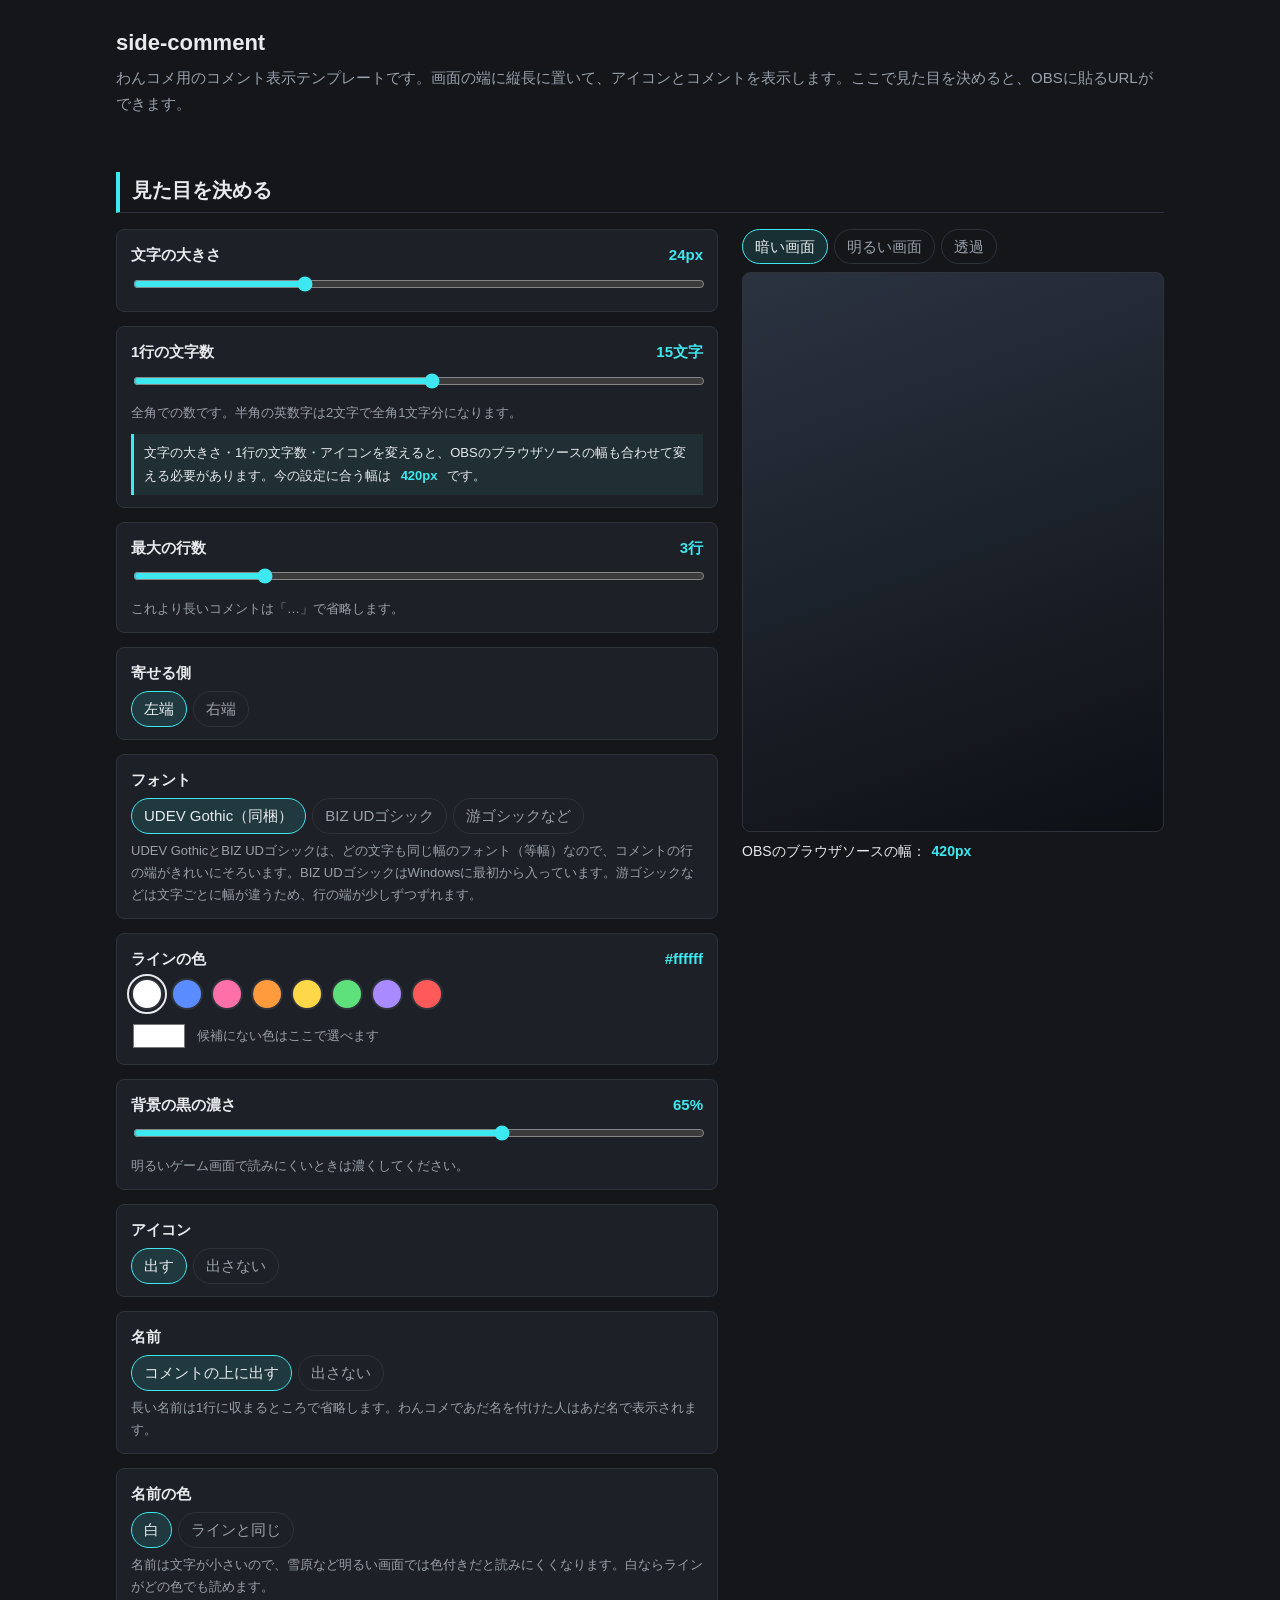
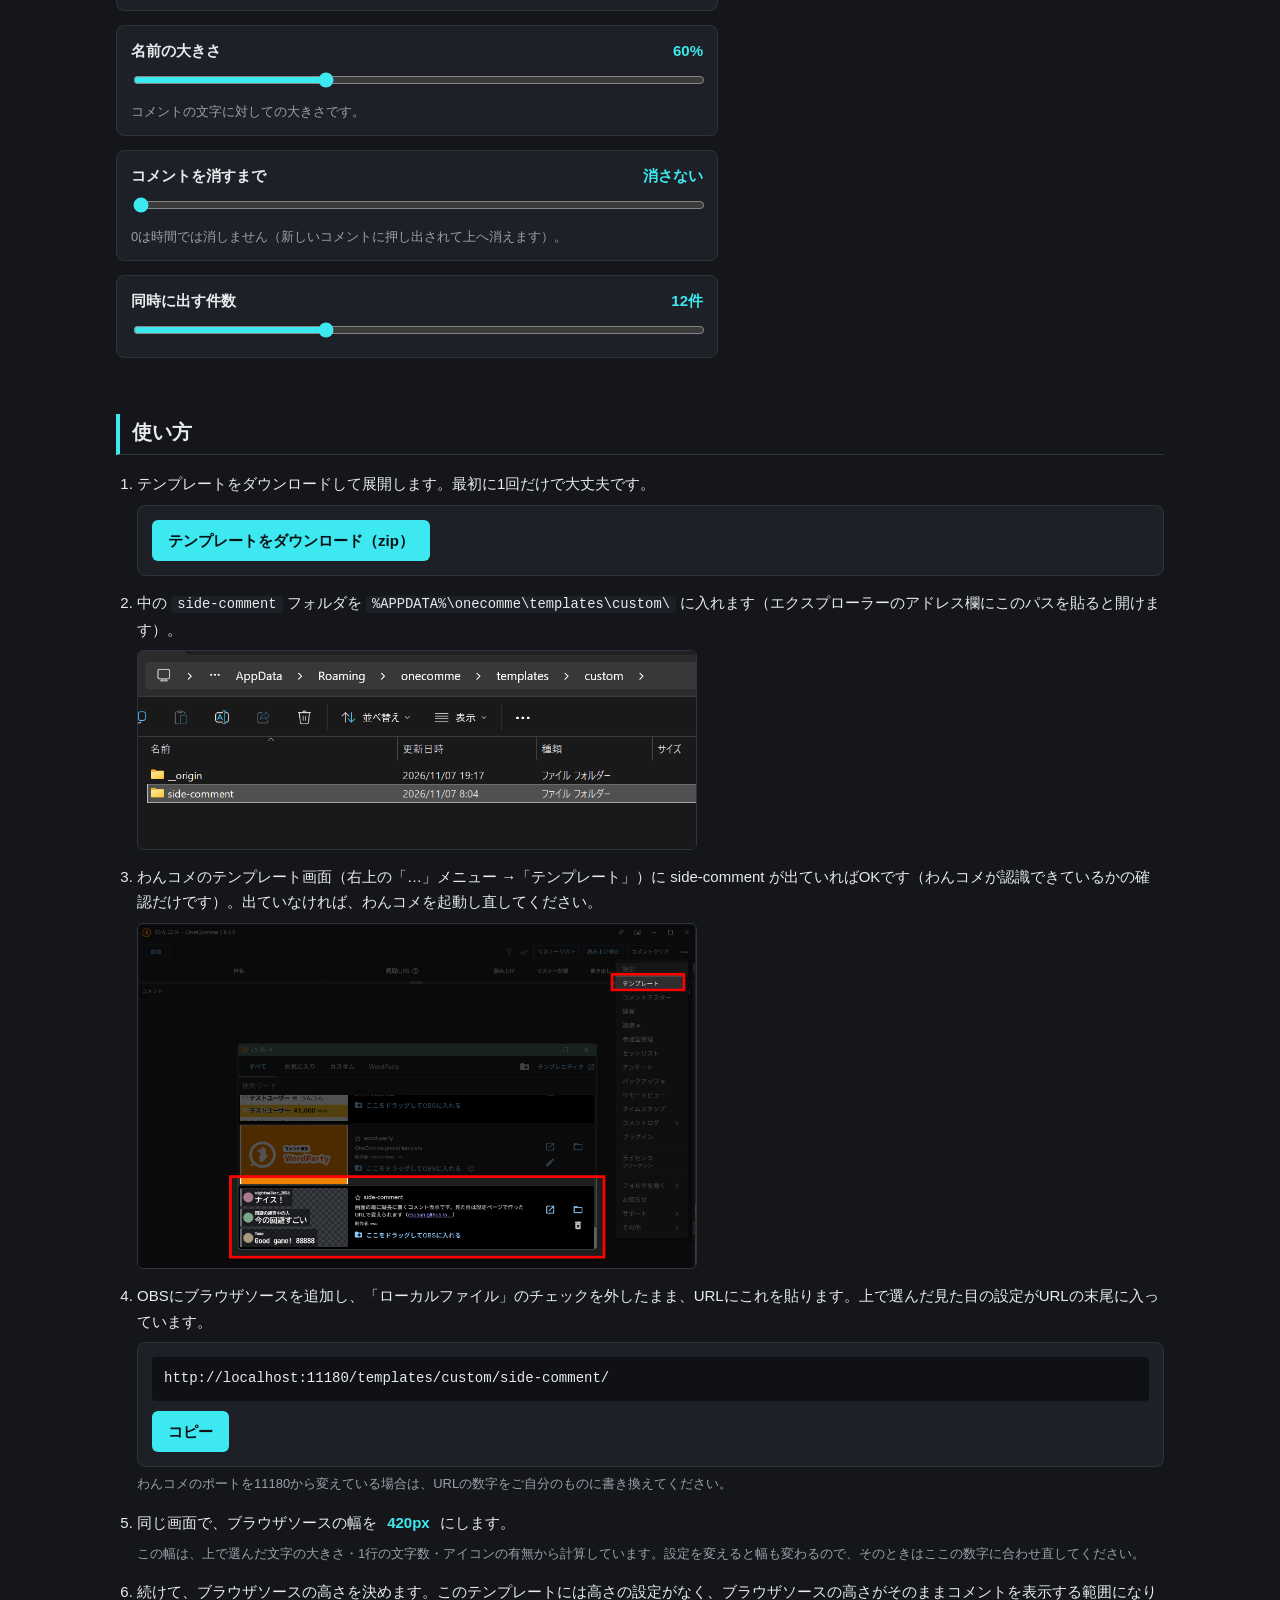
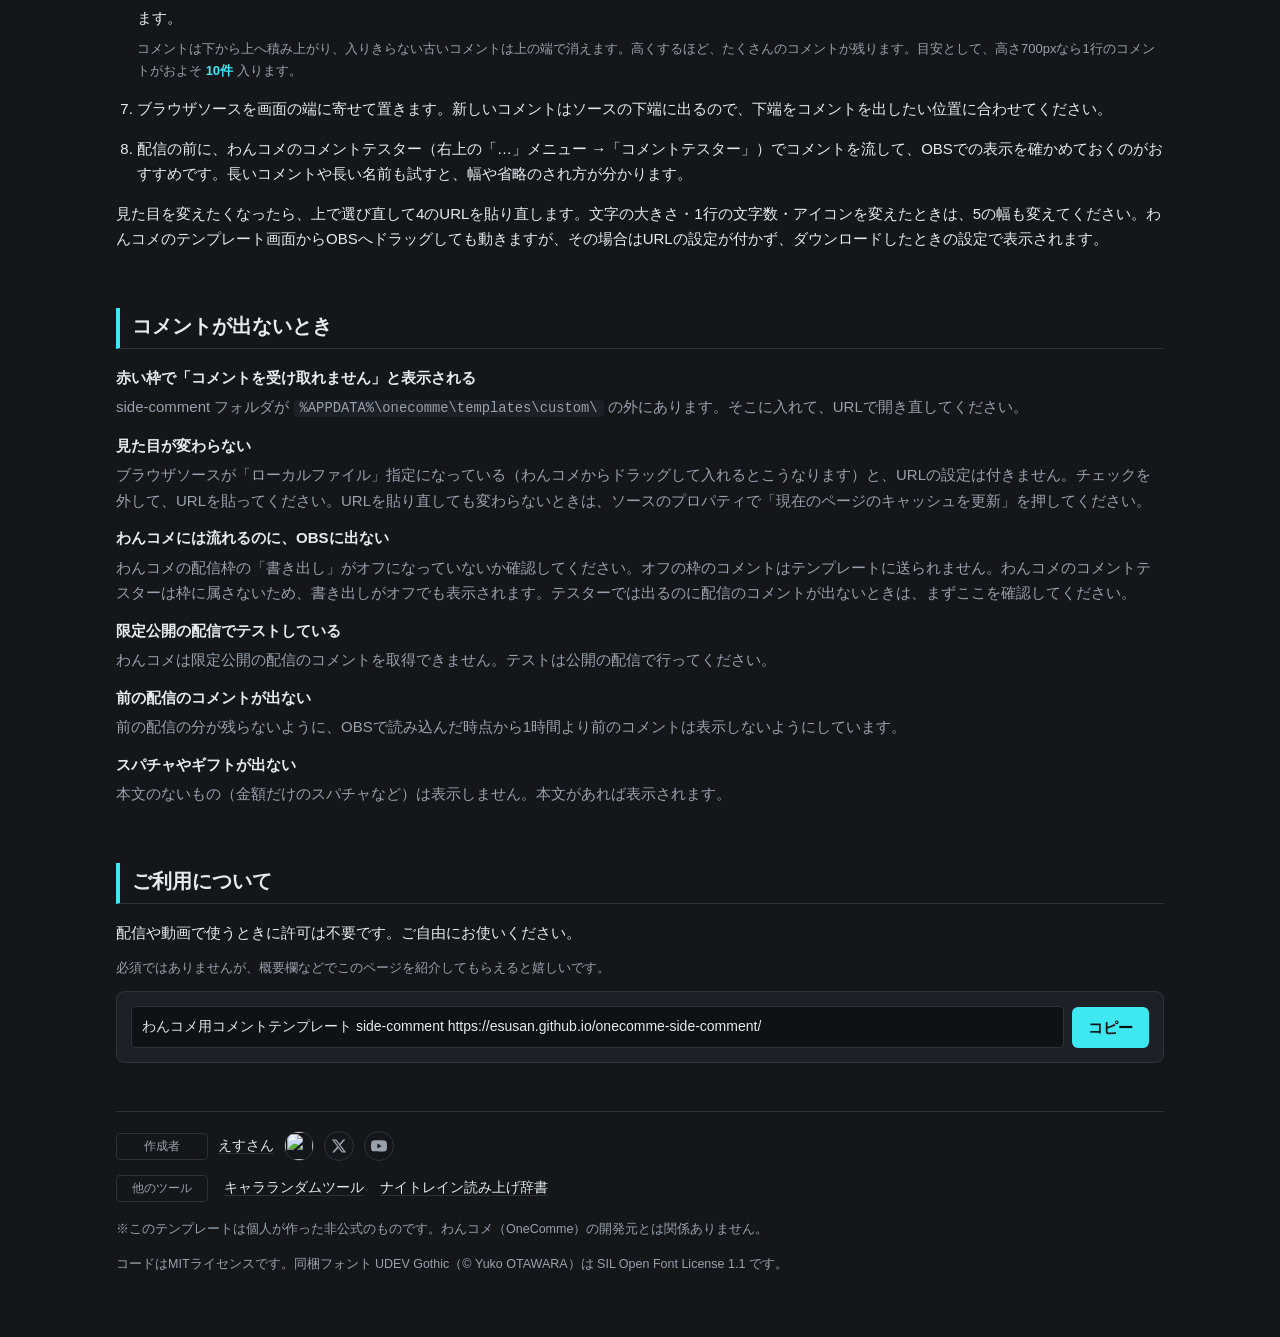
==== index.html @ 7627c4cd "手順3のスクショを差し替え、テンプレート画面の開き方とURL末尾の説明を追加、READMEを更新 Co-Authored-By: Claude Opus 5.5 <noreply@anthropic." ====
<!DOCTYPE html>
<html lang="ja">
<head>
<meta charset="UTF-8">
<meta name="viewport" content="width=device-width, initial-scale=1">
<title>side-comment 設定</title>
<link rel="icon" href="favicon.svg" type="image/svg+xml">
<meta name="description" content="わんコメ用コメントテンプレート side-comment の見た目を決めて、OBSに貼るURLを作るページ">
<!-- リンクカード用 -->
<meta property="og:type" content="website">
<meta property="og:title" content="side-comment｜わんコメ用コメントテンプレート">
<meta property="og:description" content="画面の端に縦長に置く、アイコン・名前・コメントのコメント表示。見た目を選んでOBSに貼るURLを作れます。">
<meta property="og:url" content="https://esusan.github.io/onecomme-side-comment/">
<meta name="twitter:card" content="summary">
<style>
  :root {
    --bg: #14161a;
    --panel: #1d2026;
    --line: #2e333b;
    --text: #e8eaee;
    --muted: #9aa1ab;
    --accent: #3ee8f0;
  }
  * { box-sizing: border-box; }
  body {
    margin: 0;
    background: var(--bg);
    color: var(--text);
    font-family: "Noto Sans JP", "Yu Gothic UI", "Hiragino Sans", sans-serif;
    font-size: 15px;
    line-height: 1.7;
  }
  main { max-width: 1080px; margin: 0 auto; padding: 24px 16px 64px; }
  h1 { font-size: 22px; margin: 0 0 4px; }
  h2 { font-size: 20px; line-height: 1.4; margin: 56px 0 16px; padding: 4px 0 8px 12px; border-left: 4px solid var(--accent); border-bottom: 1px solid var(--line); }
  p { margin: 0 0 12px; }
  .lead { color: var(--muted); margin-bottom: 24px; }
  a { color: var(--accent); }
  code { background: var(--panel); padding: 1px 6px; border-radius: 4px; font-size: .92em; word-break: break-all; }

  .layout { display: grid; grid-template-columns: minmax(0, 1fr) auto; gap: 24px; align-items: start; }
  @media (max-width: 760px) { .layout { grid-template-columns: 1fr; } }

  .form { display: grid; gap: 14px; }
  .field { background: var(--panel); border: 1px solid var(--line); border-radius: 8px; padding: 12px 14px; }
  .field > label, .field > .label { display: flex; justify-content: space-between; gap: 8px; font-weight: 600; margin-bottom: 6px; }
  .field .value { color: var(--accent); font-variant-numeric: tabular-nums; }
  .field .hint { color: var(--muted); font-size: 13px; margin: 6px 0 0; }
  input[type=range] { width: 100%; accent-color: var(--accent); }
  input[type=color] { width: 56px; height: 32px; border: 0; padding: 0; background: none; cursor: pointer; }
  .choices { display: flex; flex-wrap: wrap; gap: 6px; }
  .choices label { cursor: pointer; }
  .choices input { position: absolute; opacity: 0; }
  .choices span { display: inline-block; padding: 4px 12px; border: 1px solid var(--line); border-radius: 999px; color: var(--muted); }
  .choices input:checked + span { border-color: var(--accent); color: var(--text); background: rgba(62, 232, 240, .12); }
  .choices input:focus-visible + span { outline: 2px solid var(--accent); outline-offset: 2px; }
  .row { display: flex; align-items: center; gap: 10px; }

  .preview-wrap { position: sticky; top: 16px; }
  .preview-bg { display: flex; gap: 6px; margin-bottom: 8px; }
  .stage {
    height: 560px;
    border: 1px solid var(--line);
    border-radius: 8px;
    overflow: hidden;
    display: flex;
    justify-content: flex-end;
  }
  .stage.left { justify-content: flex-start; }
  .stage.dark { background: linear-gradient(160deg, #2b3340, #0d1015); }
  .stage.bright { background: linear-gradient(160deg, #f4f7fb, #c9d4e0); }
  .stage.check { background: repeating-conic-gradient(#3a3d42 0 25%, #2a2c30 0 50%) 0 0 / 20px 20px; }
  .stage iframe { border: 0; height: 100%; background: transparent; display: block; }
  .size-note { color: var(--muted); font-size: 13px; margin-top: 8px; }

  .output { background: var(--panel); border: 1px solid var(--line); border-radius: 8px; padding: 14px; }
  .output code { display: block; background: #0f1114; padding: 10px 12px; margin-bottom: 10px; font-size: 14px; }
  button, .button {
    display: inline-block;
    background: var(--accent);
    color: #071214;
    border: 0;
    border-radius: 6px;
    padding: 8px 16px;
    font: inherit;
    font-weight: 700;
    cursor: pointer;
    text-decoration: none;
  }
  button.secondary { background: transparent; color: var(--text); border: 1px solid var(--line); font-weight: 600; }
  .copied { color: var(--accent); margin-left: 8px; font-size: 13px; }
  .steps > li { margin-bottom: 14px; }
  .steps > li > p { margin: 0 0 8px; }
  .steps .output { margin-bottom: 6px; }
  .steps .hint { color: var(--muted); font-size: 13px; margin: 0; }
  .steps .shot { display: block; max-width: min(100%, 560px); height: auto; border: 1px solid var(--line); border-radius: 6px; }
  .swatches { display: flex; flex-wrap: wrap; gap: 8px; margin-bottom: 10px; }
  .swatch {
    width: 32px;
    height: 32px;
    padding: 0;
    border-radius: 50%;
    border: 2px solid var(--line);
    cursor: pointer;
  }
  .swatch[aria-pressed="true"] { outline: 2px solid var(--text); outline-offset: 2px; }
  .width-callout {
    margin: 10px 0 0;
    padding: 8px 10px;
    border-left: 3px solid var(--accent);
    background: rgba(62, 232, 240, .07);
    font-size: 13px;
  }
  .rec-w {
    display: inline-block;
    padding: 0 6px;
    border-radius: 4px;
    color: var(--accent);
    font-weight: 700;
    font-variant-numeric: tabular-nums;
  }
  .rec-h { color: var(--accent); font-weight: 700; }
  .rec-w.changed { animation: rec-flash 900ms ease-out; }
  @keyframes rec-flash {
    0% { background: rgba(62, 232, 240, .55); color: #071214; }
    100% { background: transparent; color: var(--accent); }
  }
  .size-note { font-size: 14px; color: var(--text); }
  ol, ul { padding-left: 1.4em; margin: 0 0 12px; }
  li { margin-bottom: 4px; }
  dt { font-weight: 700; margin-top: 12px; }
  dd { margin: 4px 0 0; color: var(--muted); }
  footer { margin-top: 48px; padding-top: 16px; border-top: 1px solid var(--line); color: var(--muted); font-size: 12.5px; line-height: 1.8; }
  footer p { margin: 12px 0 0; }
  .foot-links { display: flex; align-items: center; gap: 10px; flex-wrap: wrap; min-height: 36px; }
  .foot-label { width: 8em; text-align: center; padding: 2px 8px; font-size: 11.5px; color: var(--muted); border: 1px solid var(--line); border-radius: 4px; }
  .foot-name { color: var(--text); font-size: 13.5px; }
  a.foot-name { text-decoration: underline; text-decoration-color: var(--line); text-underline-offset: 3px; }
  a.foot-name:hover { color: var(--accent); text-decoration-color: var(--accent); }
  /* 他に作ったツールへのリンク。作成者の行の下に並べる */
  .foot-more { margin-top: 6px; column-gap: 16px; }
  /* えすさんのページ（https://esusan.github.io/）へのリンク。「えす」のアイコンを丸く出す */
  .social.home { overflow: hidden; }
  .social.home img { display: block; width: 100%; height: 100%; object-fit: cover; }
  .social {
    flex: none;
    display: flex;
    align-items: center;
    justify-content: center;
    width: 30px;
    height: 30px;
    border-radius: 50%;
    color: var(--muted);
    border: 1px solid var(--line);
    transition: color .2s, border-color .2s;
  }
  .social:hover { color: var(--accent); border-color: var(--accent); }
  .muted-note { color: var(--muted); font-size: 13px; }
  .credit { display: flex; gap: 8px; align-items: center; flex-wrap: wrap; }
  .credit input {
    flex: 1 1 280px;
    min-width: 0;
    background: #0f1114;
    color: var(--text);
    border: 1px solid var(--line);
    border-radius: 4px;
    padding: 8px 10px;
    font: inherit;
    font-size: 14px;
  }
</style>
</head>
<body>
<main>
  <h1>side-comment</h1>
  <p class="lead">わんコメ用のコメント表示テンプレートです。画面の端に縦長に置いて、アイコンとコメントを表示します。ここで見た目を決めると、OBSに貼るURLができます。</p>

  <h2>見た目を決める</h2>
  <div class="layout">
    <form class="form" id="form" onsubmit="return false">
      <div class="field">
        <label for="size">文字の大きさ <span class="value" id="size-v"></span></label>
        <input type="range" id="size" min="14" max="48" step="1" value="24">
      </div>
      <div class="field">
        <label for="cols">1行の文字数 <span class="value" id="cols-v"></span></label>
        <input type="range" id="cols" min="4" max="25" step="1" value="15">
        <p class="hint">全角での数です。半角の英数字は2文字で全角1文字分になります。</p>
        <p class="width-callout">文字の大きさ・1行の文字数・アイコンを変えると、OBSのブラウザソースの幅も合わせて変える必要があります。今の設定に合う幅は <span class="rec-w"></span> です。</p>
      </div>
      <div class="field">
        <label for="lines">最大の行数 <span class="value" id="lines-v"></span></label>
        <input type="range" id="lines" min="1" max="10" step="1" value="3">
        <p class="hint">これより長いコメントは「…」で省略します。</p>
      </div>
      <div class="field">
        <div class="label">寄せる側</div>
        <div class="choices">
          <label><input type="radio" name="side" value="left" checked><span>左端</span></label>
          <label><input type="radio" name="side" value="right"><span>右端</span></label>
        </div>
      </div>
      <div class="field">
        <div class="label">フォント</div>
        <div class="choices">
          <label><input type="radio" name="font" value="udev" checked><span>UDEV Gothic（同梱）</span></label>
          <label><input type="radio" name="font" value="bizud"><span>BIZ UDゴシック</span></label>
          <label><input type="radio" name="font" value="sans"><span>游ゴシックなど</span></label>
        </div>
        <p class="hint">UDEV GothicとBIZ UDゴシックは、どの文字も同じ幅のフォント（等幅）なので、コメントの行の端がきれいにそろいます。BIZ UDゴシックはWindowsに最初から入っています。游ゴシックなどは文字ごとに幅が違うため、行の端が少しずつずれます。</p>
      </div>
      <div class="field">
        <div class="label">ラインの色 <span class="value" id="accent-v"></span></div>
        <div class="swatches" id="swatches" role="group" aria-label="色の候補"></div>
        <div class="row"><input type="color" id="accent" value="#ffffff" aria-label="色を自由に選ぶ"><span class="hint" style="margin:0">候補にない色はここで選べます</span></div>
      </div>
      <div class="field">
        <label for="bg">背景の黒の濃さ <span class="value" id="bg-v"></span></label>
        <input type="range" id="bg" min="0" max="100" step="5" value="65">
        <p class="hint">明るいゲーム画面で読みにくいときは濃くしてください。</p>
      </div>
      <div class="field">
        <div class="label">アイコン</div>
        <div class="choices">
          <label><input type="radio" name="icon" value="1" checked><span>出す</span></label>
          <label><input type="radio" name="icon" value="0"><span>出さない</span></label>
        </div>
      </div>
      <div class="field">
        <div class="label">名前</div>
        <div class="choices">
          <label><input type="radio" name="name" value="1" checked><span>コメントの上に出す</span></label>
          <label><input type="radio" name="name" value="0"><span>出さない</span></label>
        </div>
        <p class="hint">長い名前は1行に収まるところで省略します。わんコメであだ名を付けた人はあだ名で表示されます。</p>
      </div>
      <div class="field" id="namecolor-field">
        <div class="label">名前の色</div>
        <div class="choices">
          <label><input type="radio" name="namecolor" value="white" checked><span>白</span></label>
          <label><input type="radio" name="namecolor" value="accent"><span>ラインと同じ</span></label>
        </div>
        <p class="hint">名前は文字が小さいので、雪原など明るい画面では色付きだと読みにくくなります。白ならラインがどの色でも読めます。</p>
      </div>
      <div class="field" id="namescale-field">
        <label for="namescale">名前の大きさ <span class="value" id="namescale-v"></span></label>
        <input type="range" id="namescale" min="40" max="100" step="5" value="60">
        <p class="hint">コメントの文字に対しての大きさです。</p>
      </div>
      <div class="field">
        <label for="life">コメントを消すまで <span class="value" id="life-v"></span></label>
        <input type="range" id="life" min="0" max="300" step="10" value="0">
        <p class="hint">0は時間では消しません（新しいコメントに押し出されて上へ消えます）。</p>
      </div>
      <div class="field">
        <label for="max">同時に出す件数 <span class="value" id="max-v"></span></label>
        <input type="range" id="max" min="3" max="30" step="1" value="12">
      </div>
    </form>

    <div class="preview-wrap">
      <div class="preview-bg choices" role="radiogroup" aria-label="プレビューの背景">
        <label><input type="radio" name="stagebg" value="dark" checked><span>暗い画面</span></label>
        <label><input type="radio" name="stagebg" value="bright"><span>明るい画面</span></label>
        <label><input type="radio" name="stagebg" value="check"><span>透過</span></label>
      </div>
      <div class="stage dark" id="stage"><iframe id="preview" title="プレビュー"></iframe></div>
      <p class="size-note" id="size-note"></p>
    </div>
  </div>

  <h2>使い方</h2>
  <ol class="steps">
    <li>
      <p>テンプレートをダウンロードして展開します。最初に1回だけで大丈夫です。</p>
      <div class="output">
        <button type="button" id="download">テンプレートをダウンロード（zip）</button>
        <span class="copied" id="download-status"></span>
      </div>
    </li>
    <li>
      <p>中の <code>side-comment</code> フォルダを <code>%APPDATA%\onecomme\templates\custom\</code> に入れます（エクスプローラーのアドレス欄にこのパスを貼ると開けます）。</p>
      <img class="shot" src="img/install-folder.png" alt="customフォルダの中にside-commentフォルダが入っている状態" width="976" height="346">
    </li>
    <li>
      <p>わんコメのテンプレート画面（右上の「…」メニュー →「テンプレート」）に side-comment が出ていればOKです（わんコメが認識できているかの確認だけです）。出ていなければ、わんコメを起動し直してください。</p>
      <img class="shot" src="img/template-list.jpg" alt="わんコメのメニューのテンプレートを開き、一覧にside-commentが表示されている状態" width="1921" height="1185">
    </li>
    <li>
      <p>OBSにブラウザソースを追加し、「ローカルファイル」のチェックを外したまま、URLにこれを貼ります。上で選んだ見た目の設定がURLの末尾に入っています。</p>
      <div class="output">
        <code id="url"></code>
        <button type="button" id="copy">コピー</button><span class="copied" id="copied" hidden>コピーしました</span>
      </div>
      <p class="hint">わんコメのポートを11180から変えている場合は、URLの数字をご自分のものに書き換えてください。</p>
    </li>
    <li>
      <p>同じ画面で、ブラウザソースの幅を <span class="rec-w"></span> にします。</p>
      <p class="hint">この幅は、上で選んだ文字の大きさ・1行の文字数・アイコンの有無から計算しています。設定を変えると幅も変わるので、そのときはここの数字に合わせ直してください。</p>
    </li>
    <li>
      <p>続けて、ブラウザソースの高さを決めます。このテンプレートには高さの設定がなく、ブラウザソースの高さがそのままコメントを表示する範囲になります。</p>
      <p class="hint">コメントは下から上へ積み上がり、入りきらない古いコメントは上の端で消えます。高くするほど、たくさんのコメントが残ります。目安として、高さ700pxなら1行のコメントがおよそ <span class="rec-h"></span> 入ります。</p>
    </li>
    <li>ブラウザソースを画面の端に寄せて置きます。新しいコメントはソースの下端に出るので、下端をコメントを出したい位置に合わせてください。</li>
    <li>配信の前に、わんコメのコメントテスター（右上の「…」メニュー →「コメントテスター」）でコメントを流して、OBSでの表示を確かめておくのがおすすめです。長いコメントや長い名前も試すと、幅や省略のされ方が分かります。</li>
  </ol>
  <p>見た目を変えたくなったら、上で選び直して4のURLを貼り直します。文字の大きさ・1行の文字数・アイコンを変えたときは、5の幅も変えてください。わんコメのテンプレート画面からOBSへドラッグしても動きますが、その場合はURLの設定が付かず、ダウンロードしたときの設定で表示されます。</p>

  <h2>コメントが出ないとき</h2>
  <dl>
    <dt>赤い枠で「コメントを受け取れません」と表示される</dt>
    <dd>side-comment フォルダが <code>%APPDATA%\onecomme\templates\custom\</code> の外にあります。そこに入れて、URLで開き直してください。</dd>
    <dt>見た目が変わらない</dt>
    <dd>ブラウザソースが「ローカルファイル」指定になっている（わんコメからドラッグして入れるとこうなります）と、URLの設定は付きません。チェックを外して、URLを貼ってください。URLを貼り直しても変わらないときは、ソースのプロパティで「現在のページのキャッシュを更新」を押してください。</dd>
    <dt>わんコメには流れるのに、OBSに出ない</dt>
    <dd>わんコメの配信枠の「書き出し」がオフになっていないか確認してください。オフの枠のコメントはテンプレートに送られません。わんコメのコメントテスターは枠に属さないため、書き出しがオフでも表示されます。テスターでは出るのに配信のコメントが出ないときは、まずここを確認してください。</dd>
    <dt>限定公開の配信でテストしている</dt>
    <dd>わんコメは限定公開の配信のコメントを取得できません。テストは公開の配信で行ってください。</dd>
    <dt>前の配信のコメントが出ない</dt>
    <dd>前の配信の分が残らないように、OBSで読み込んだ時点から1時間より前のコメントは表示しないようにしています。</dd>
    <dt>スパチャやギフトが出ない</dt>
    <dd>本文のないもの（金額だけのスパチャなど）は表示しません。本文があれば表示されます。</dd>
  </dl>

  <h2>ご利用について</h2>
  <p>配信や動画で使うときに許可は不要です。ご自由にお使いください。</p>
  <p class="muted-note">必須ではありませんが、概要欄などでこのページを紹介してもらえると嬉しいです。</p>
  <div class="output credit">
    <input type="text" id="credit" readonly value="わんコメ用コメントテンプレート side-comment https://esusan.github.io/onecomme-side-comment/">
    <button type="button" id="credit-copy">コピー</button><span class="copied" id="credit-copied" hidden>コピーしました</span>
  </div>

  <footer>
    <div class="foot-links">
      <span class="foot-label">作成者</span>
      <a class="foot-name" href="https://esusan.github.io/">えすさん</a>
      <a class="social home" href="https://esusan.github.io/" title="えすさんのページ" aria-label="えすさんのページ"><img src="https://esusan.github.io/img/favicon.png" alt="" width="30" height="30"></a>
      <a class="social" href="https://x.com/u_se_nr" target="_blank" rel="noopener noreferrer" title="X" aria-label="X"><svg viewBox="0 0 24 24" width="16" height="16" fill="currentColor" aria-hidden="true"><path d="M18.244 2.25h3.308l-7.227 8.26 8.502 11.24H16.17l-5.214-6.817L4.99 21.75H1.68l7.73-8.835L1.254 2.25H8.08l4.713 6.231zm-1.161 17.52h1.833L7.084 4.126H5.117z"/></svg></a>
      <a class="social" href="https://www.youtube.com/@%E3%81%88%E3%81%99%E3%81%95%E3%82%93-0" target="_blank" rel="noopener noreferrer" title="YouTube" aria-label="YouTube"><svg viewBox="0 0 24 24" width="16" height="16" fill="currentColor" aria-hidden="true"><path d="M23.5 6.2a3.02 3.02 0 0 0-2.13-2.14C19.51 3.5 12 3.5 12 3.5s-7.510 0-9.37.56A3.02 3.02 0 0 0 .5 6.2 31.6 31.6 0 0 0 0 12a31.6 31.6 0 0 0 .5 5.8 3.02 3.02 0 0 0 2.13 2.14C4.49 20.5 12 20.5 12 20.5s7.51 0 9.37-.56a3.02 3.02 0 0 0 2.13-2.14A31.6 31.6 0 0 0 24 12a31.6 31.6 0 0 0-.5-5.8ZM9.6 15.6V8.4l6.4 3.6z"/></svg></a>
    </div>
    <div class="foot-links foot-more">
      <span class="foot-label">他のツール</span>
      <a class="foot-name" href="https://esusan.github.io/nightreign-picker/">キャラランダムツール</a>
      <a class="foot-name" href="https://esusan.github.io/nightreign-dict/">ナイトレイン読み上げ辞書</a>
    </div>
    <p>※このテンプレートは個人が作った非公式のものです。わんコメ（OneComme）の開発元とは関係ありません。</p>
    <p>コードはMITライセンスです。同梱フォント UDEV Gothic（© Yuko OTAWARA）は SIL Open Font License 1.1 です。</p>
  </footer>
</main>

<script src="https://cdnjs.cloudflare.com/ajax/libs/jszip/3.10.1/jszip.min.js"></script>
<script>
  const DEFAULTS = { size: 24, cols: 15, lines: 3, side: 'left', font: 'udev', accent: 'ffffff', bg: 65, icon: '1', name: '1', namecolor: 'white', namescale: 60, life: 0, max: 12 }
  const $ = (id) => document.getElementById(id)
  const radio = (name) => document.querySelector(`input[name="${name}"]:checked`).value

  function read() {
    return {
      size: Number($('size').value),
      cols: Number($('cols').value),
      lines: Number($('lines').value),
      side: radio('side'),
      font: radio('font'),
      accent: $('accent').value.replace('#', '').toLowerCase(),
      bg: Number($('bg').value),
      icon: radio('icon'),
      name: radio('name'),
      // 名前を出さないときは大きさと色をURLに入れない
      namecolor: radio('name') === '1' ? radio('namecolor') : DEFAULTS.namecolor,
      namescale: radio('name') === '1' ? Number($('namescale').value) : DEFAULTS.namescale,
      life: Number($('life').value),
      max: Number($('max').value),
    }
  }

  // 既定値と違うものだけURLに入れる
  function query(s) {
    const q = new URLSearchParams()
    for (const k of Object.keys(DEFAULTS)) if (String(s[k]) !== String(DEFAULTS[k])) q.set(k, s[k])
    return q.toString()
  }

  // テンプレートのCSSと同じ計算：ライン3 + 左右の余白 + アイコン + 間 + 文字幅
  function recommendedWidth(s) {
    const avatar = s.icon === '1' ? Math.round(s.size * 4 / 3) + 5 : 0
    const pad = s.side === 'right' ? 13 : 15
    return Math.ceil((3 + pad + avatar + s.cols * s.size + 2) / 10) * 10
  }

  // 1行のコメント1件の高さ（テンプレートのCSSと同じ計算：上下の余白12 + 名前の行 + 本文1行、アイコンの方が高ければアイコン）＋間隔8
  function oneLineHeight(s) {
    const text = s.size * 1.2 + (s.name === '1' ? Math.round(s.size * s.namescale / 100) * 1.2 : 0)
    const avatar = s.icon === '1' ? Math.round(s.size * 4 / 3) : 0
    return Math.max(text, avatar) + 12 + 8
  }

  let timer
  let lastWidth = null
  function update() {
    const s = read()
    $('size-v').textContent = s.size + 'px'
    $('cols-v').textContent = s.cols + '文字'
    $('lines-v').textContent = s.lines + '行'
    $('accent-v').textContent = '#' + s.accent
    document.querySelectorAll('.swatch').forEach((b) => b.setAttribute('aria-pressed', String(b.dataset.hex === s.accent)))
    $('bg-v').textContent = s.bg + '%'
    $('namescale-field').hidden = s.name !== '1'
    $('namecolor-field').hidden = s.name !== '1'
    $('namescale-v').textContent = $('namescale').value + '%'
    $('life-v').textContent = s.life === 0 ? '消さない' : s.life + '秒'
    $('max-v').textContent = s.max + '件'

    const q = query(s)
    const url = 'http://localhost:11180/templates/custom/side-comment/' + (q ? '?' + q : '')
    $('url').textContent = url

    const w = recommendedWidth(s)
    $('size-note').innerHTML = `OBSのブラウザソースの幅：<span class="rec-w"></span>`
    // 幅が変わったら、出ている所をすべて書き換えて一瞬光らせる
    const changed = lastWidth !== null && lastWidth !== w
    lastWidth = w
    document.querySelectorAll('.rec-w').forEach((el) => {
      el.textContent = w + 'px'
      if (changed) { el.classList.remove('changed'); void el.offsetWidth; el.classList.add('changed') }
    })
    $('stage').classList.toggle('left', s.side === 'left')
    const fit = Math.min(s.max, Math.floor((700 + 8) / oneLineHeight(s)))
    document.querySelectorAll('.rec-h').forEach((el) => { el.textContent = fit + '件' })

    clearTimeout(timer)
    timer = setTimeout(() => {
      const frame = $('preview')
      frame.style.width = w + 'px'
      // プレビューは全部の設定を付けて開く（テンプレート側の既定値やキャッシュに左右されないように）
      const all = new URLSearchParams()
      for (const k of Object.keys(DEFAULTS)) all.set(k, s[k])
      frame.src = 'side-comment/index.html?demo=1&' + all.toString()
    }, 250)
  }

  document.querySelectorAll('#form input').forEach((el) => el.addEventListener('input', update))
  document.querySelectorAll('input[name="stagebg"]').forEach((el) =>
    el.addEventListener('change', () => { $('stage').className = 'stage ' + el.value + (radio('side') === 'left' ? ' left' : '') })
  )
  // ラインの色の候補。押すとその色になる
  const SWATCHES = [
    ['白', 'ffffff'], ['青', '5b8cff'], ['ピンク', 'ff6fa8'], ['オレンジ', 'ff9a3d'],
    ['黄', 'ffd84a'], ['緑', '5ee07a'], ['紫', 'a98bff'], ['赤', 'ff5a5a'],
  ]
  for (const [label, hex] of SWATCHES) {
    const b = document.createElement('button')
    b.type = 'button'
    b.className = 'swatch'
    b.style.background = '#' + hex
    b.title = label
    b.setAttribute('aria-label', label)
    b.dataset.hex = hex
    b.addEventListener('click', () => { $('accent').value = '#' + hex; update() })
    $('swatches').appendChild(b)
  }
  $('credit-copy').addEventListener('click', async () => {
    try {
      await navigator.clipboard.writeText($('credit').value)
    } catch {
      $('credit').select(); document.execCommand('copy')
    }
    $('credit-copied').hidden = false
    setTimeout(() => { $('credit-copied').hidden = true }, 1500)
  })
  $('copy').addEventListener('click', async () => {
    try {
      await navigator.clipboard.writeText($('url').textContent)
    } catch {
      const r = document.createRange(); r.selectNodeContents($('url'))
      const sel = getSelection(); sel.removeAllRanges(); sel.addRange(r); document.execCommand('copy')
    }
    $('copied').hidden = false
    setTimeout(() => { $('copied').hidden = true }, 1500)
  })
  // 選んだ設定を config.js に書いて、テンプレートのファイルと一緒にzipにする
  const TEMPLATE_FILES = ['index.html', 'script.js', 'style.css', 'template.json', 'thumb.png', 'fonts/UDEVGothic-Bold.ttf', 'fonts/LICENSE_UDEVGothic.txt']
  function configJs(s) {
    const cfg = {}
    for (const k of Object.keys(DEFAULTS)) if (String(s[k]) !== String(DEFAULTS[k])) cfg[k] = s[k]
    return '// side-comment の設定です。設定ページ（https://esusan.github.io/onecomme-side-comment/）で作りました\n' +
      '// URLに設定を付けて開いた場合は、URLの設定が優先されます\n' +
      'window.SIDE_COMMENT_CONFIG = ' + JSON.stringify(cfg, null, 2) + '\n'
  }
  $('download').addEventListener('click', async () => {
    const btn = $('download')
    btn.disabled = true
    $('download-status').textContent = '準備しています…'
    try {
      const zip = new JSZip()
      const dir = zip.folder('side-comment')
      for (const f of TEMPLATE_FILES) {
        const res = await fetch('side-comment/' + f)
        if (!res.ok) throw new Error(f)
        dir.file(f, await res.arrayBuffer())
      }
      dir.file('config.js', configJs(read()))
      const lic = await fetch('LICENSE')
      if (lic.ok) dir.file('LICENSE.txt', await lic.text())
      const blob = await zip.generateAsync({ type: 'blob', compression: 'DEFLATE', compressionOptions: { level: 6 } })
      const a = document.createElement('a')
      a.href = URL.createObjectURL(blob)
      a.download = 'side-comment.zip'
      document.body.appendChild(a); a.click(); a.remove()
      setTimeout(() => URL.revokeObjectURL(a.href), 10000)
      $('download-status').textContent = 'ダウンロードしました'
    } catch (e) {
      $('download-status').textContent = 'ダウンロードに失敗しました。ページを読み込み直して、もう一度押してください'
    } finally {
      btn.disabled = false
    }
  })

  update()
</script>
<script>
  // アクセス数の集計（GoatCounter。えすさんの他のページと同じサイトに /onecomme-side-comment/ として送る）
  // ローカル確認では送らない。参照元はクエリを落とす。プレビューのiframe（テンプレート本体）では送らない
  (() => {
    if (location.protocol === 'file:' || /(localhost$|^127\.|^\[::1\]$)/.test(location.hostname)) return
    const q = {
      p: location.pathname,
      t: document.title,
      r: document.referrer.replace(/[?#].*$/, ''),
      s: screen.width,
      b: navigator.webdriver ? 153 : 0,
      rnd: Math.random().toString(36).slice(2),
    }
    const url = 'https://esusan.goatcounter.com/count?' + new URLSearchParams(q)
    if (!(navigator.sendBeacon && navigator.sendBeacon(url))) new Image().src = url
  })()
</script>
</body>
</html>
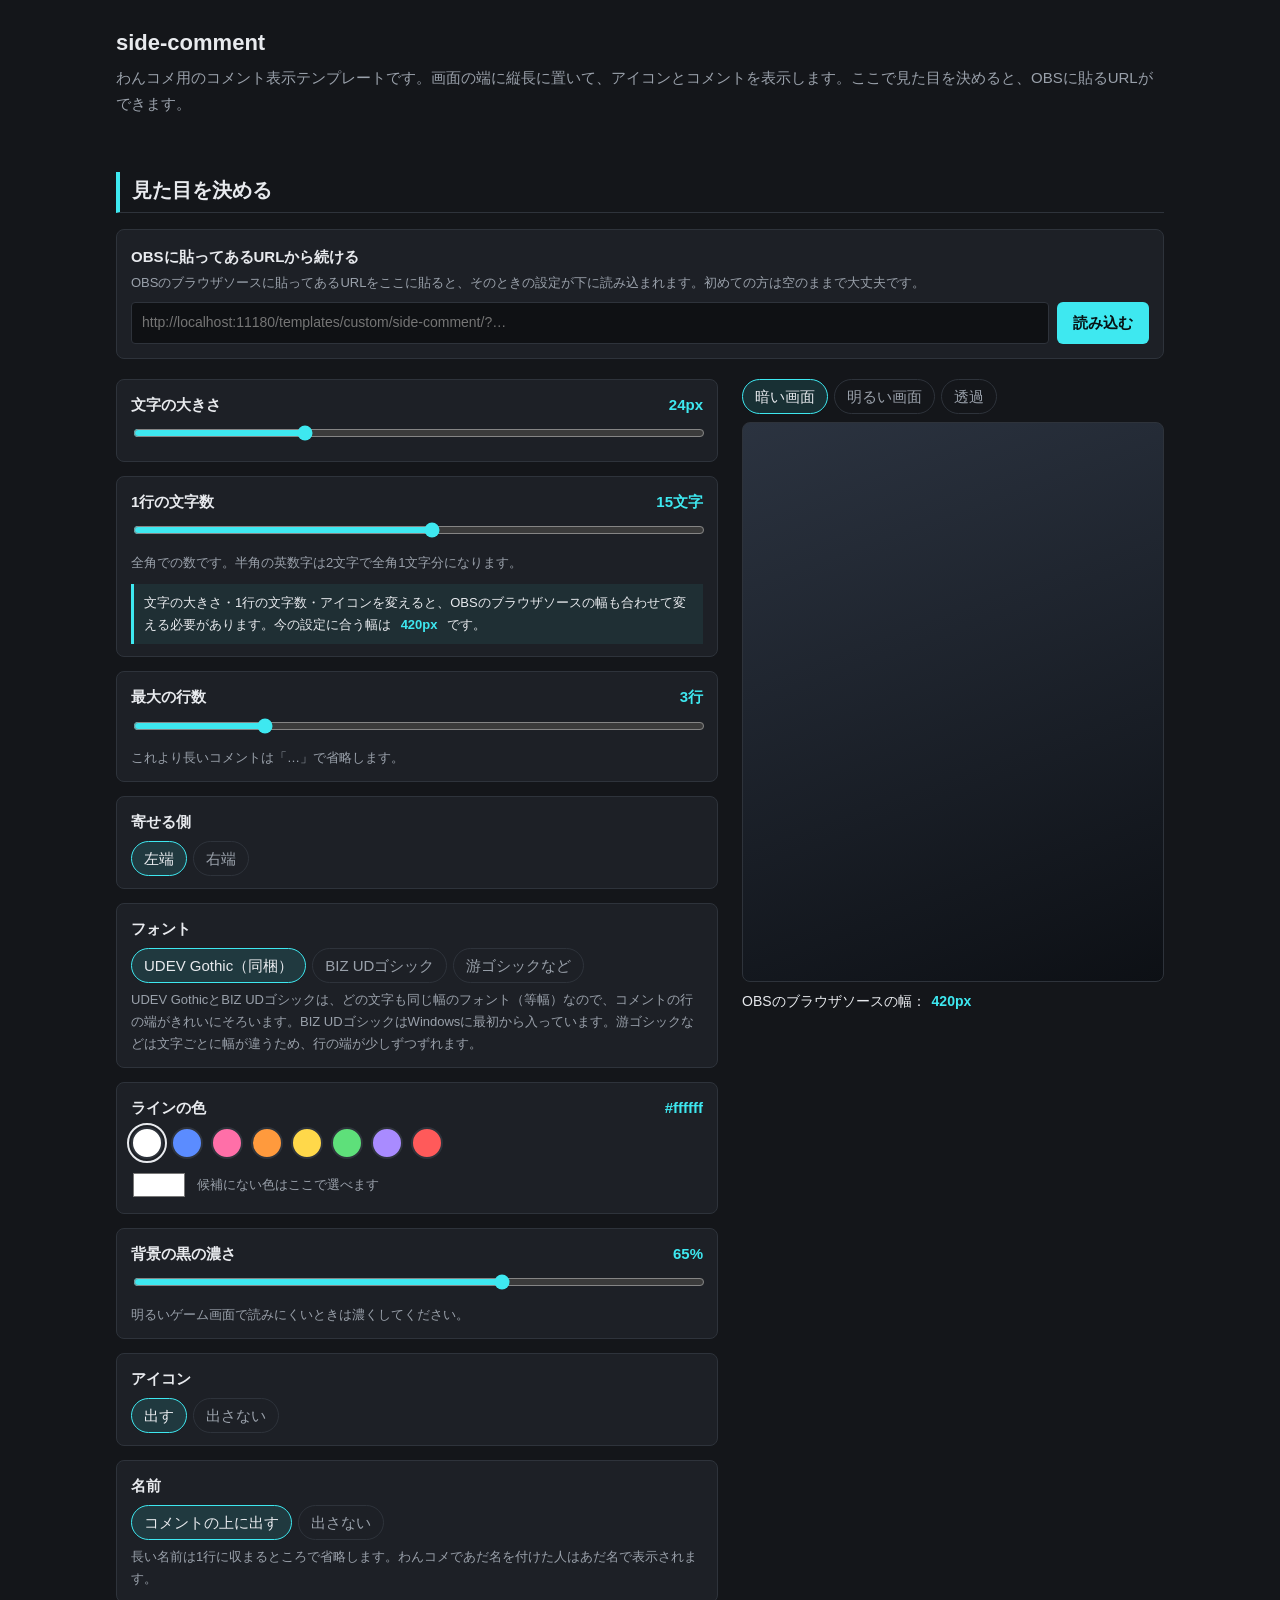
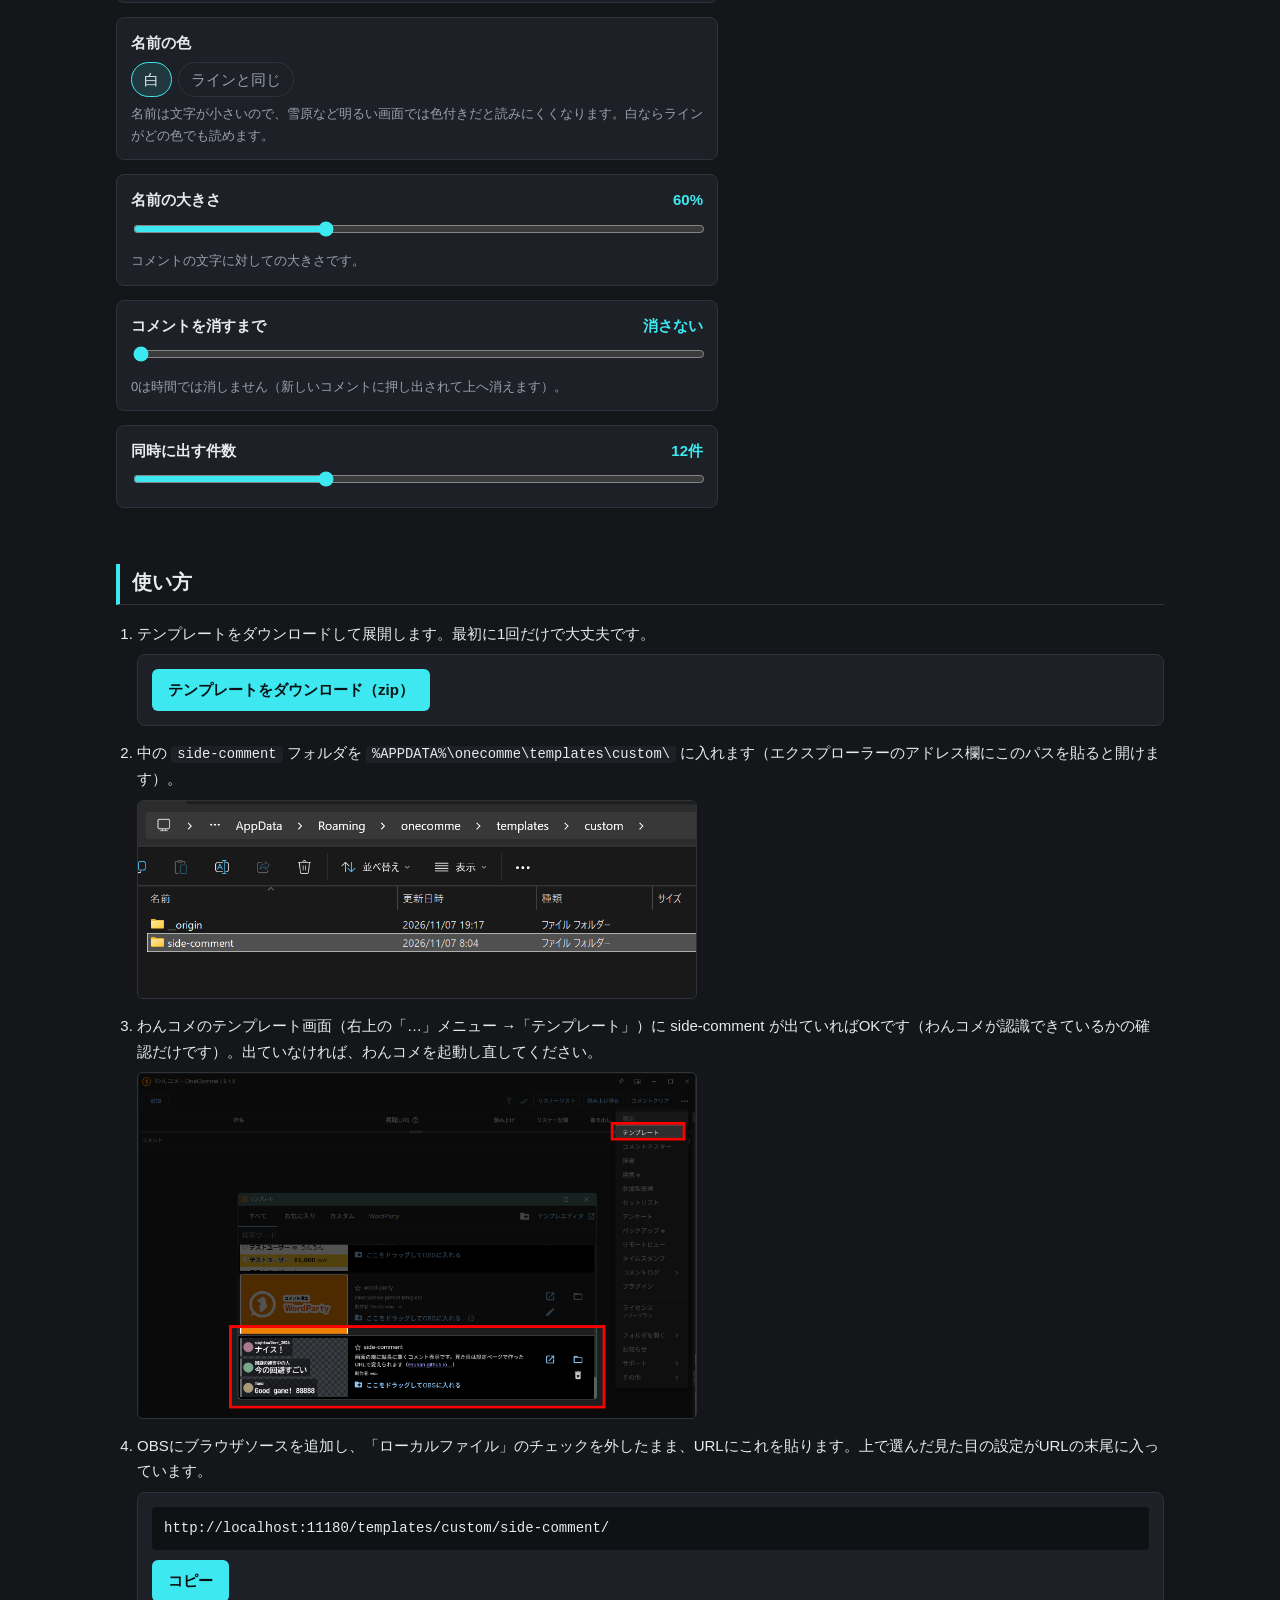
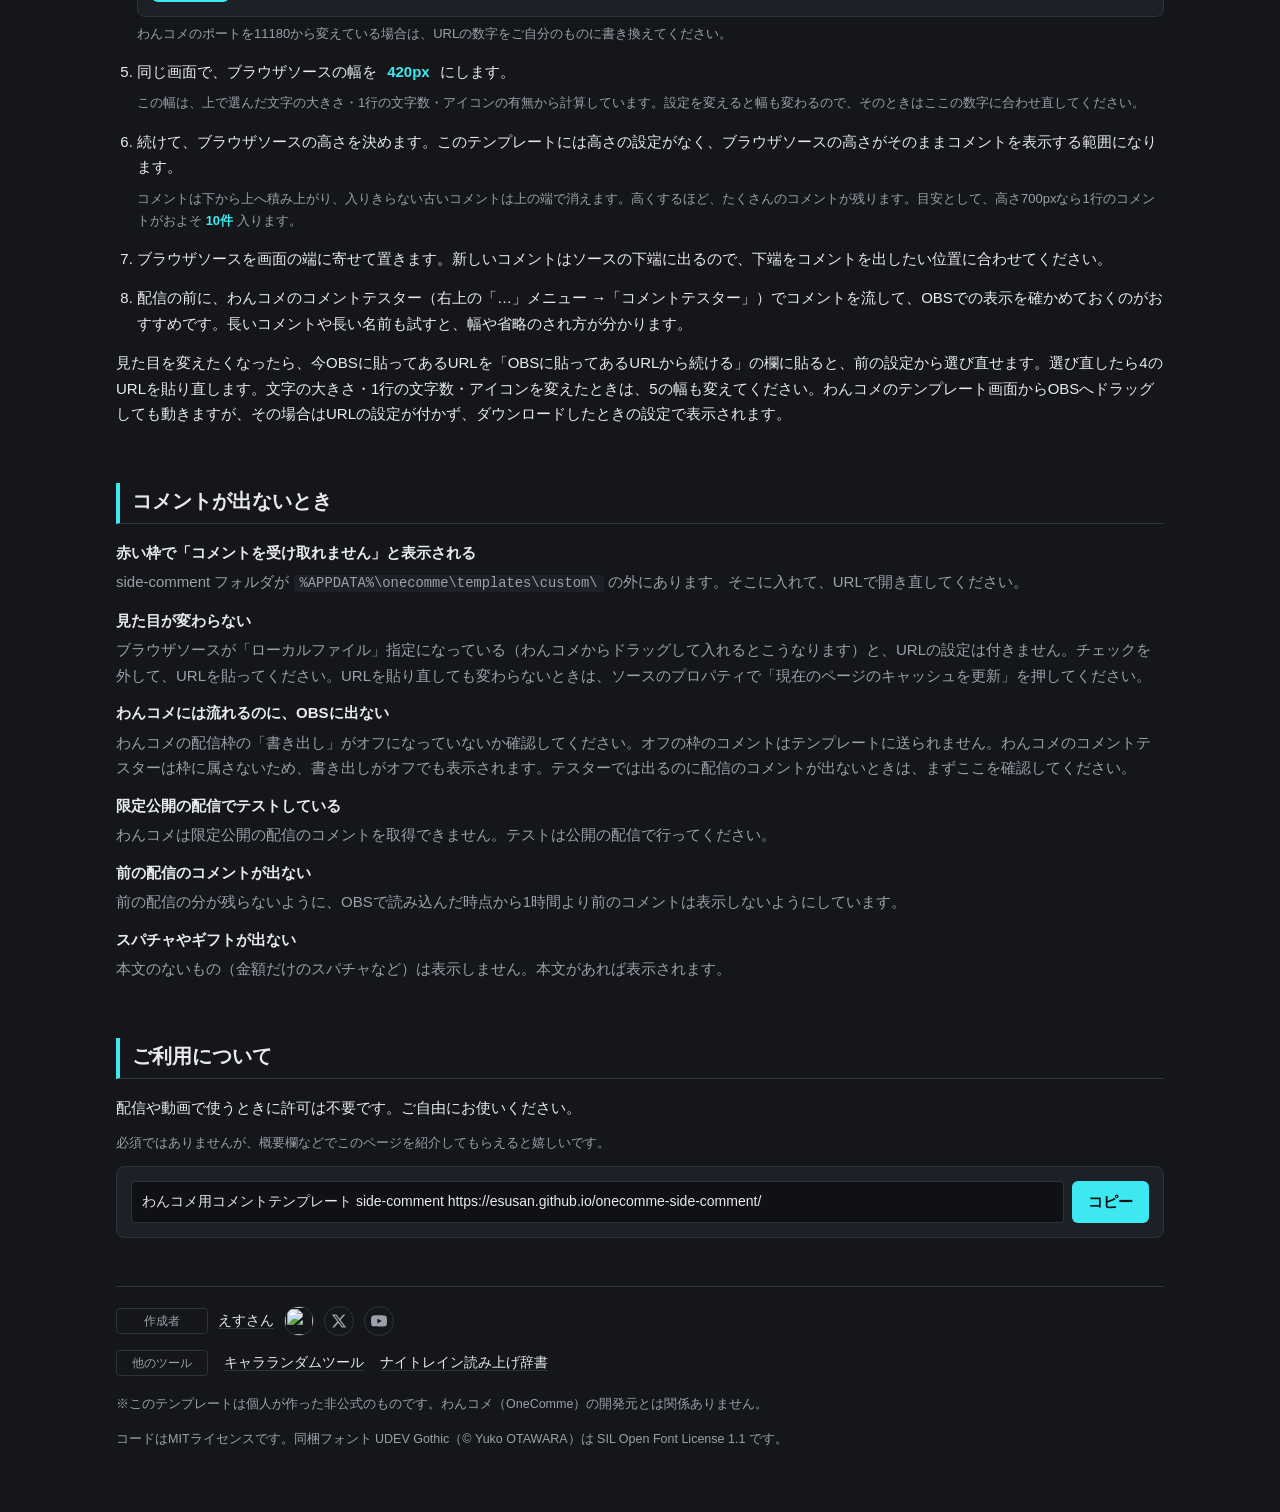
==== commit 9abe4218: "設定ページにOBSのURLから設定を読み込む欄を追加 Co-Authored-By: Claude Opus 5.5 <noreply@anthropic.com>" ====
--- a/index.html
+++ b/index.html
@@ -168,6 +168,12 @@
     font: inherit;
     font-size: 14px;
   }
+  .import { margin-bottom: 20px; }
+  .import-label { display: block; font-weight: 600; margin-bottom: 2px; }
+  .import .hint { color: var(--muted); font-size: 13px; margin: 0 0 8px; }
+  .import-status { font-size: 13px; margin: 8px 0 0; color: var(--accent); }
+  .import-status:empty { display: none; }
+  .import-status.error { color: #ff8a8a; }
 </style>
 </head>
 <body>
@@ -176,6 +182,15 @@
   <p class="lead">わんコメ用のコメント表示テンプレートです。画面の端に縦長に置いて、アイコンとコメントを表示します。ここで見た目を決めると、OBSに貼るURLができます。</p>
 
   <h2>見た目を決める</h2>
+  <div class="output import">
+    <label for="import-url" class="import-label">OBSに貼ってあるURLから続ける</label>
+    <p class="hint">OBSのブラウザソースに貼ってあるURLをここに貼ると、そのときの設定が下に読み込まれます。初めての方は空のままで大丈夫です。</p>
+    <div class="credit">
+      <input type="text" id="import-url" placeholder="http://localhost:11180/templates/custom/side-comment/?…" spellcheck="false" autocomplete="off">
+      <button type="button" id="import">読み込む</button>
+    </div>
+    <p class="import-status" id="import-status" role="status"></p>
+  </div>
   <div class="layout">
     <form class="form" id="form" onsubmit="return false">
       <div class="field">
@@ -305,7 +320,7 @@
     <li>ブラウザソースを画面の端に寄せて置きます。新しいコメントはソースの下端に出るので、下端をコメントを出したい位置に合わせてください。</li>
     <li>配信の前に、わんコメのコメントテスター（右上の「…」メニュー →「コメントテスター」）でコメントを流して、OBSでの表示を確かめておくのがおすすめです。長いコメントや長い名前も試すと、幅や省略のされ方が分かります。</li>
   </ol>
-  <p>見た目を変えたくなったら、上で選び直して4のURLを貼り直します。文字の大きさ・1行の文字数・アイコンを変えたときは、5の幅も変えてください。わんコメのテンプレート画面からOBSへドラッグしても動きますが、その場合はURLの設定が付かず、ダウンロードしたときの設定で表示されます。</p>
+  <p>見た目を変えたくなったら、今OBSに貼ってあるURLを「OBSに貼ってあるURLから続ける」の欄に貼ると、前の設定から選び直せます。選び直したら4のURLを貼り直します。文字の大きさ・1行の文字数・アイコンを変えたときは、5の幅も変えてください。わんコメのテンプレート画面からOBSへドラッグしても動きますが、その場合はURLの設定が付かず、ダウンロードしたときの設定で表示されます。</p>
 
   <h2>コメントが出ないとき</h2>
   <dl>
@@ -516,7 +531,68 @@
     }
   })
 
-  update()
+  // OBSに貼ってあるURL（またはこのページに ?size=… を付けたURL）から設定をフォームに戻す
+  // テンプレートと同じ読み方をして、フォームの範囲外の値は端に丸めて知らせる
+  const LABELS = { size: '文字の大きさ', cols: '1行の文字数', lines: '最大の行数', side: '寄せる側', font: 'フォント', accent: 'ラインの色', bg: '背景の黒の濃さ', icon: 'アイコン', name: '名前', namecolor: '名前の色', namescale: '名前の大きさ', life: 'コメントを消すまで', max: '同時に出す件数' }
+  function applyParams(p) {
+    const notes = []
+    let count = 0
+    // 書かれていない項目は既定値に戻す（URLは既定値と違うものだけ入っているため）
+    for (const k of Object.keys(DEFAULTS)) {
+      const raw = p.has(k) ? p.get(k) : String(DEFAULTS[k])
+      if (p.has(k)) count++
+      const range = document.querySelector(`#form input[type=range]#${k}`)
+      if (range) {
+        const v = Number(raw)
+        if (raw === '' || Number.isNaN(v)) { range.value = DEFAULTS[k]; notes.push(`${LABELS[k]}が読めなかったので既定値にしました`); continue }
+        range.value = v
+        if (Number(range.value) !== v) notes.push(`${LABELS[k]}（${v}）はこのページで選べる範囲外なので${range.value}にしました`)
+        continue
+      }
+      if (k === 'accent') {
+        let hex = raw.replace(/^#/, '').toLowerCase()
+        if (/^[0-9a-f]{3}$/.test(hex)) hex = hex.replace(/./g, (c) => c + c)
+        if (!/^[0-9a-f]{6}$/.test(hex)) { hex = DEFAULTS.accent; notes.push('ラインの色が読めなかったので白にしました') }
+        $('accent').value = '#' + hex
+        continue
+      }
+      // ラジオ。アイコンと名前はテンプレートと同じく 0 以外は「出す」
+      const v = (k === 'icon' || k === 'name') ? (raw === '0' ? '0' : '1') : raw
+      const el = document.querySelector(`input[name="${k}"][value="${CSS.escape(v)}"]`)
+        || document.querySelector(`input[name="${k}"][value="${DEFAULTS[k]}"]`)
+      el.checked = true
+    }
+    update()
+    return { count, notes }
+  }
+
+  function importFrom(text) {
+    const status = $('import-status')
+    status.classList.remove('error')
+    let u
+    try { u = new URL(text.trim()) } catch {
+      status.classList.add('error')
+      status.textContent = 'URLとして読めませんでした。OBSのブラウザソースのURL欄をそのままコピーして貼ってください'
+      return
+    }
+    if (!/\/side-comment\/?(index\.html)?$/.test(u.pathname)) {
+      status.classList.add('error')
+      status.textContent = 'side-comment のURLではないようです。OBSのブラウザソースのURL欄をそのままコピーして貼ってください'
+      return
+    }
+    const { count, notes } = applyParams(u.searchParams)
+    const head = count ? `${count}項目の設定を読み込みました（書かれていない項目は既定値です）` : '設定の付いていないURLなので、既定値にしました'
+    status.textContent = [head, ...notes].join('。') + '。'
+  }
+  $('import').addEventListener('click', () => importFrom($('import-url').value))
+  $('import-url').addEventListener('keydown', (e) => { if (e.key === 'Enter') importFrom($('import-url').value) })
+  // 貼り付けたらすぐ読み込む
+  $('import-url').addEventListener('paste', () => setTimeout(() => importFrom($('import-url').value), 0))
+
+  // このページ自体に設定が付いていたら（?size=24&… ）それを読み込む
+  const own = new URLSearchParams(location.search)
+  if (Object.keys(DEFAULTS).some((k) => own.has(k))) applyParams(own)
+  else update()
 </script>
 <script>
   // アクセス数の集計（GoatCounter。えすさんの他のページと同じサイトに /onecomme-side-comment/ として送る）
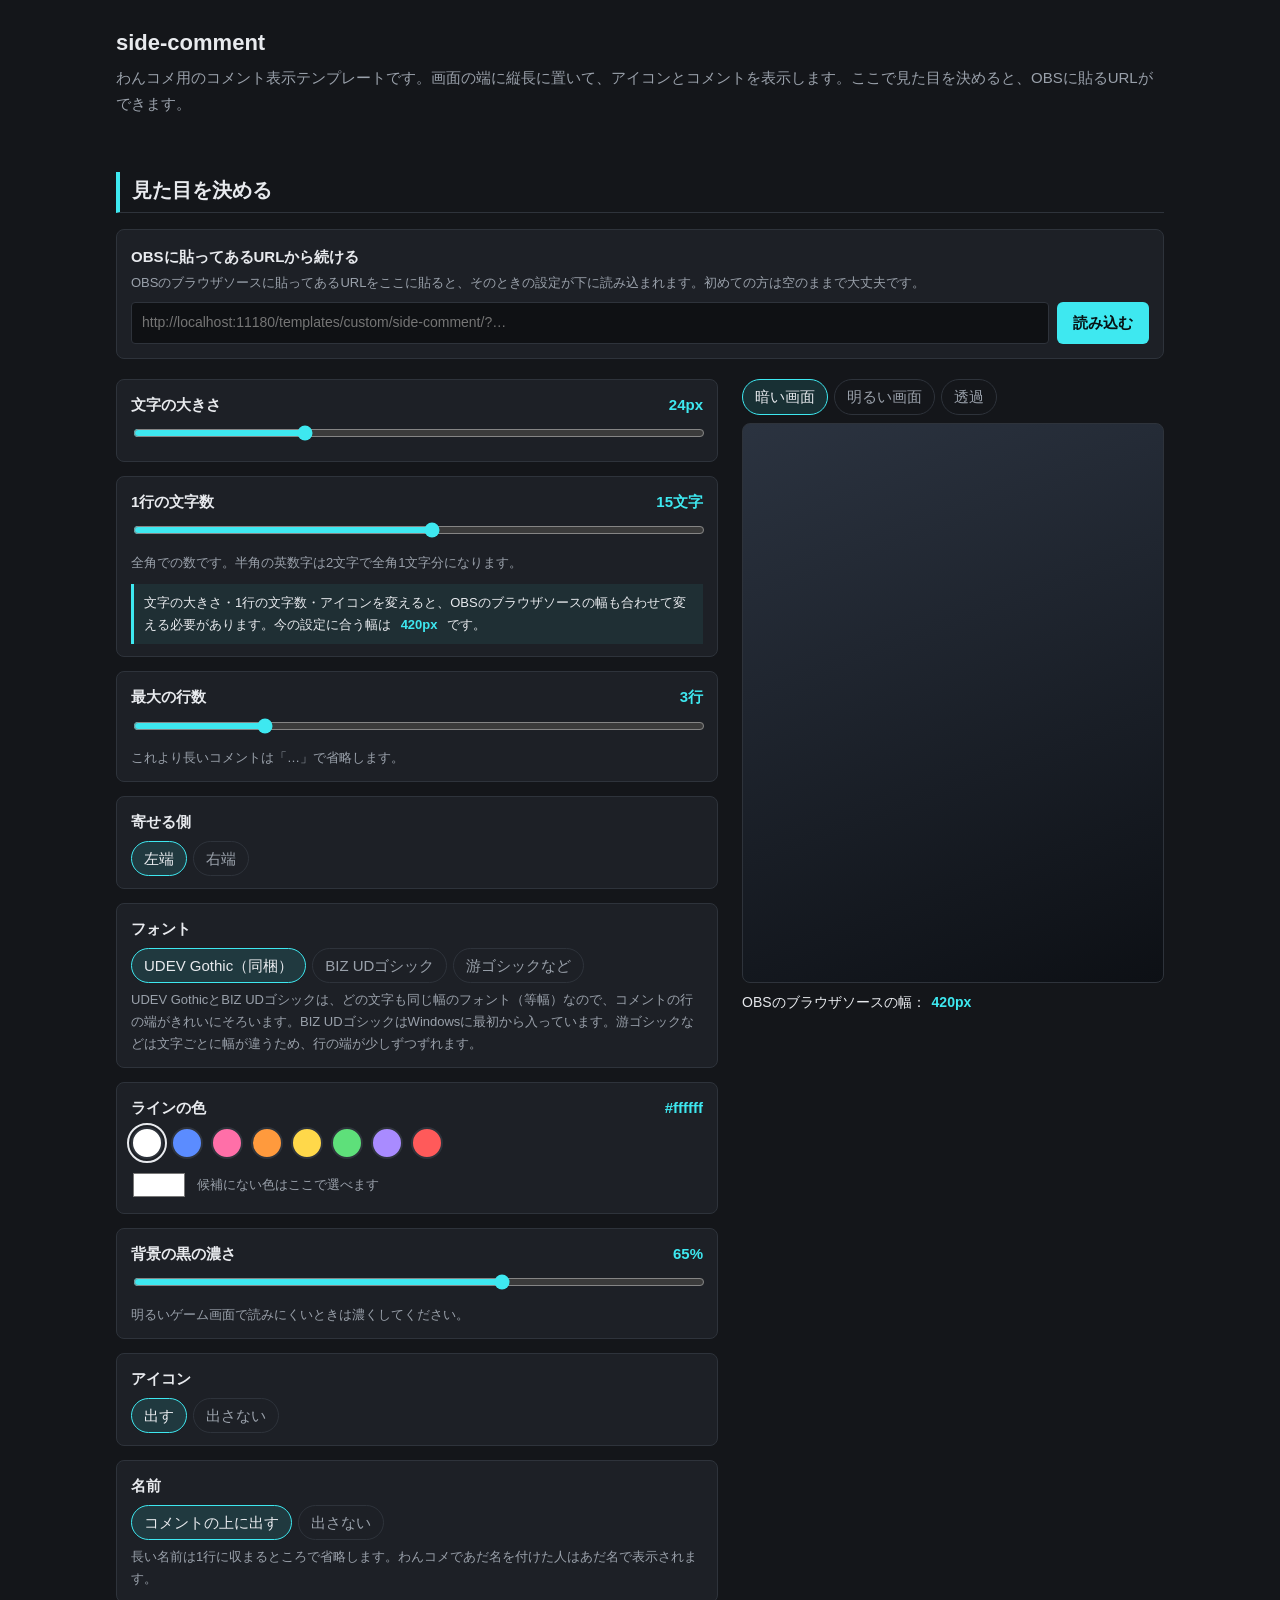
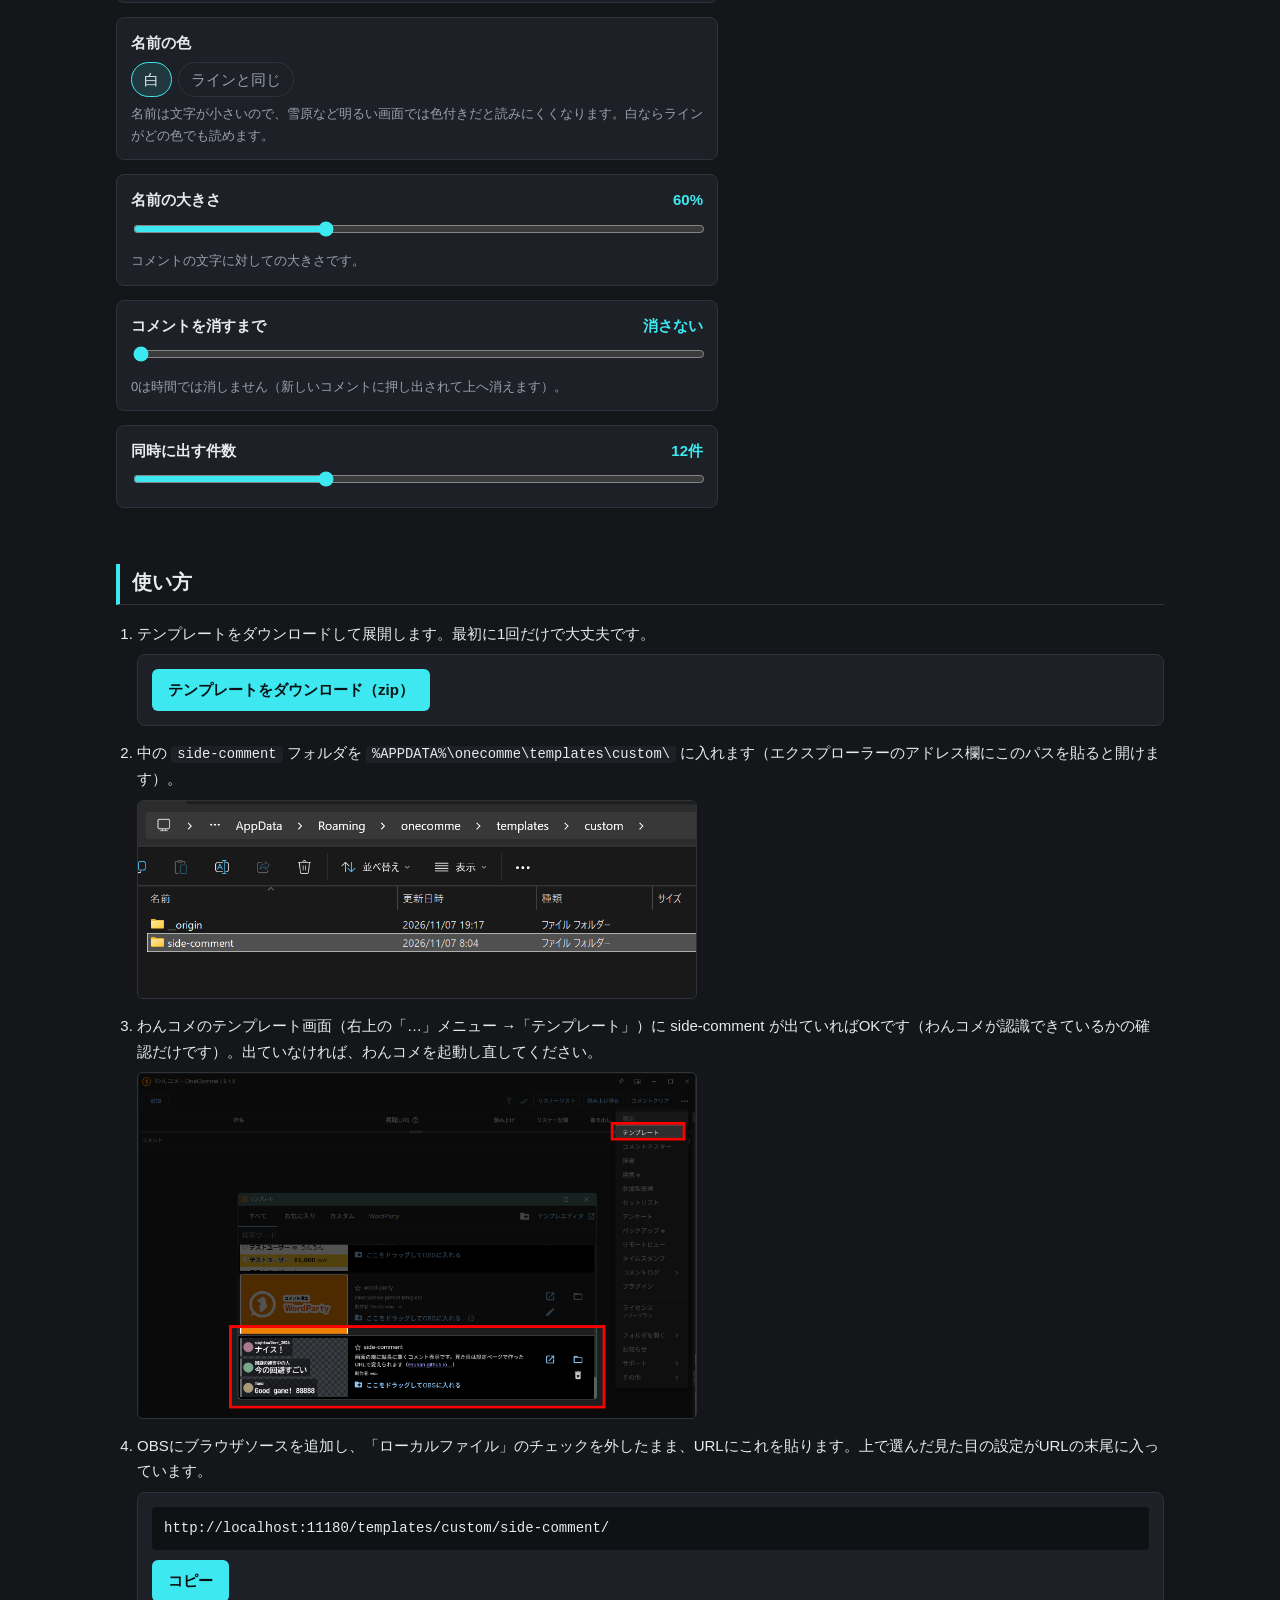
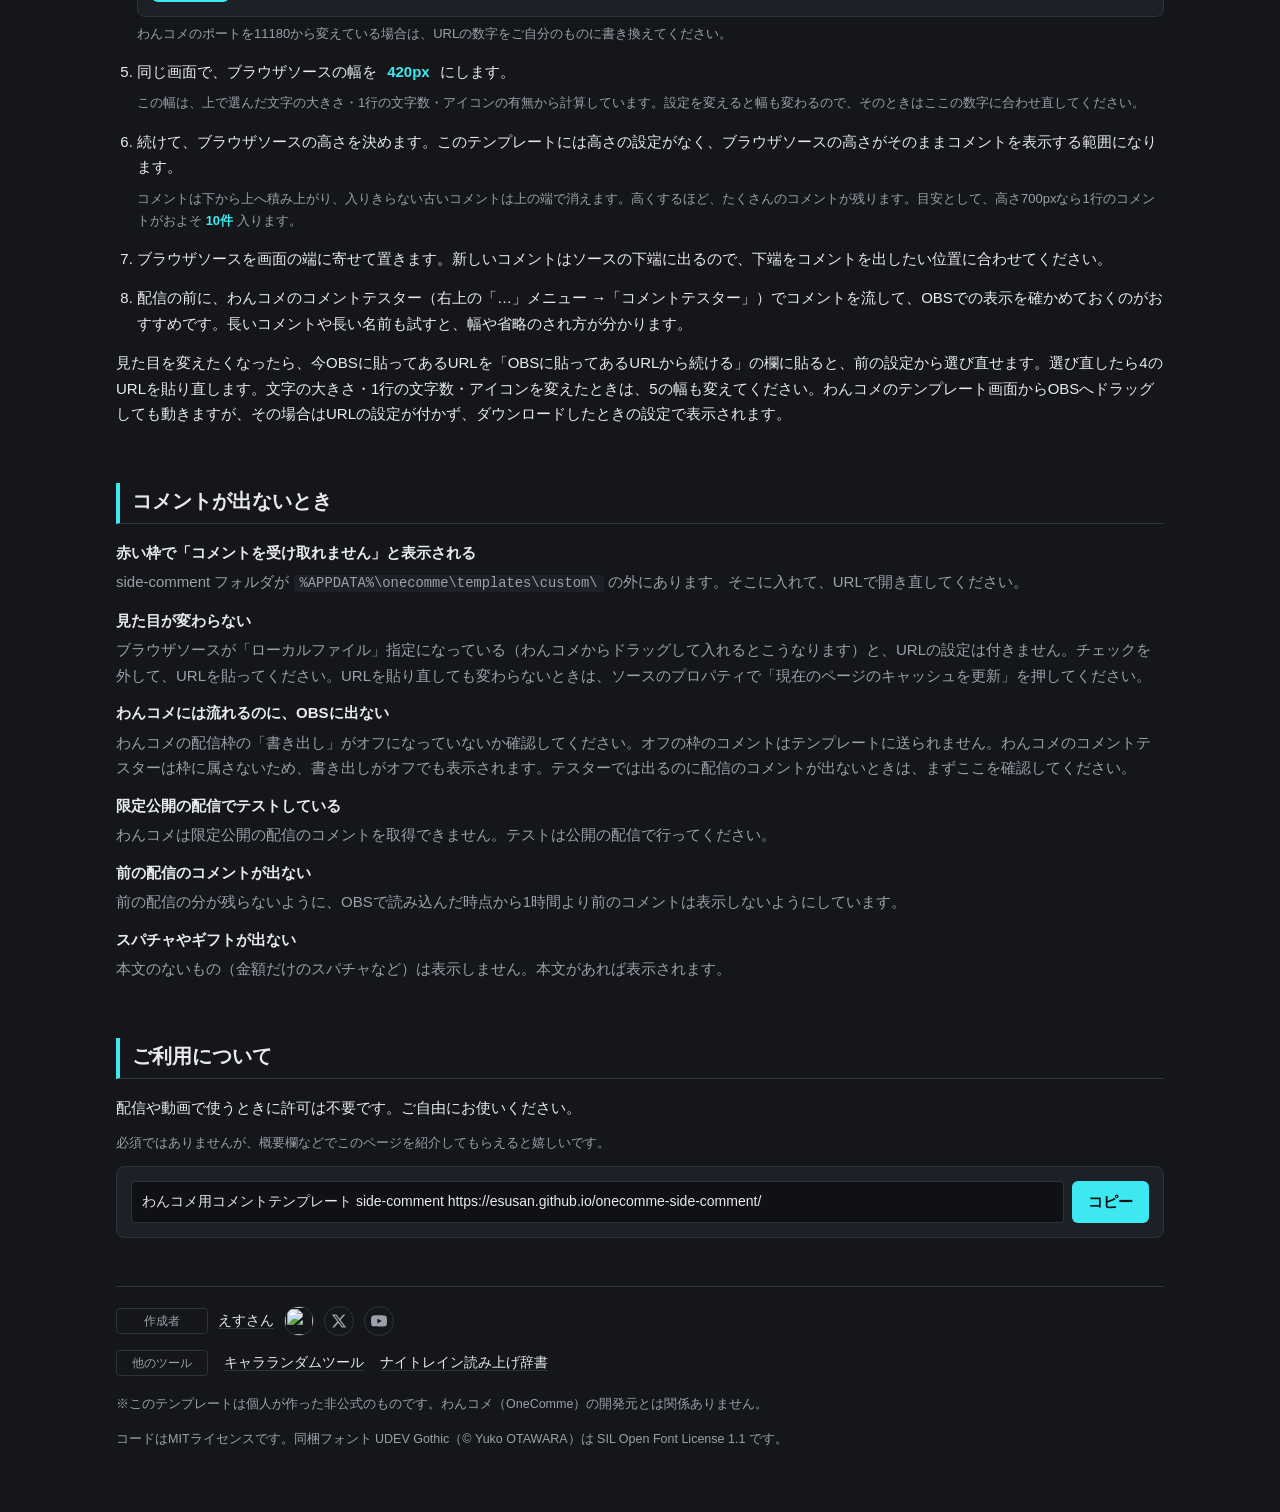
==== commit 3f3a8971: "設定ページ：URLから続けるで読み込めたら欄を空にする Co-Authored-By: Claude Opus 5.5 <noreply@anthropic.com>" ====
--- a/index.html
+++ b/index.html
@@ -583,6 +583,8 @@
     const { count, notes } = applyParams(u.searchParams)
     const head = count ? `${count}項目の設定を読み込みました（書かれていない項目は既定値です）` : '設定の付いていないURLなので、既定値にしました'
     status.textContent = [head, ...notes].join('。') + '。'
+    // 読み込めたら欄を空にする。古いURLが残っていると、下の新しいURLと間違えてコピーしやすいため
+    $('import-url').value = ''
   }
   $('import').addEventListener('click', () => importFrom($('import-url').value))
   $('import-url').addEventListener('keydown', (e) => { if (e.key === 'Enter') importFrom($('import-url').value) })
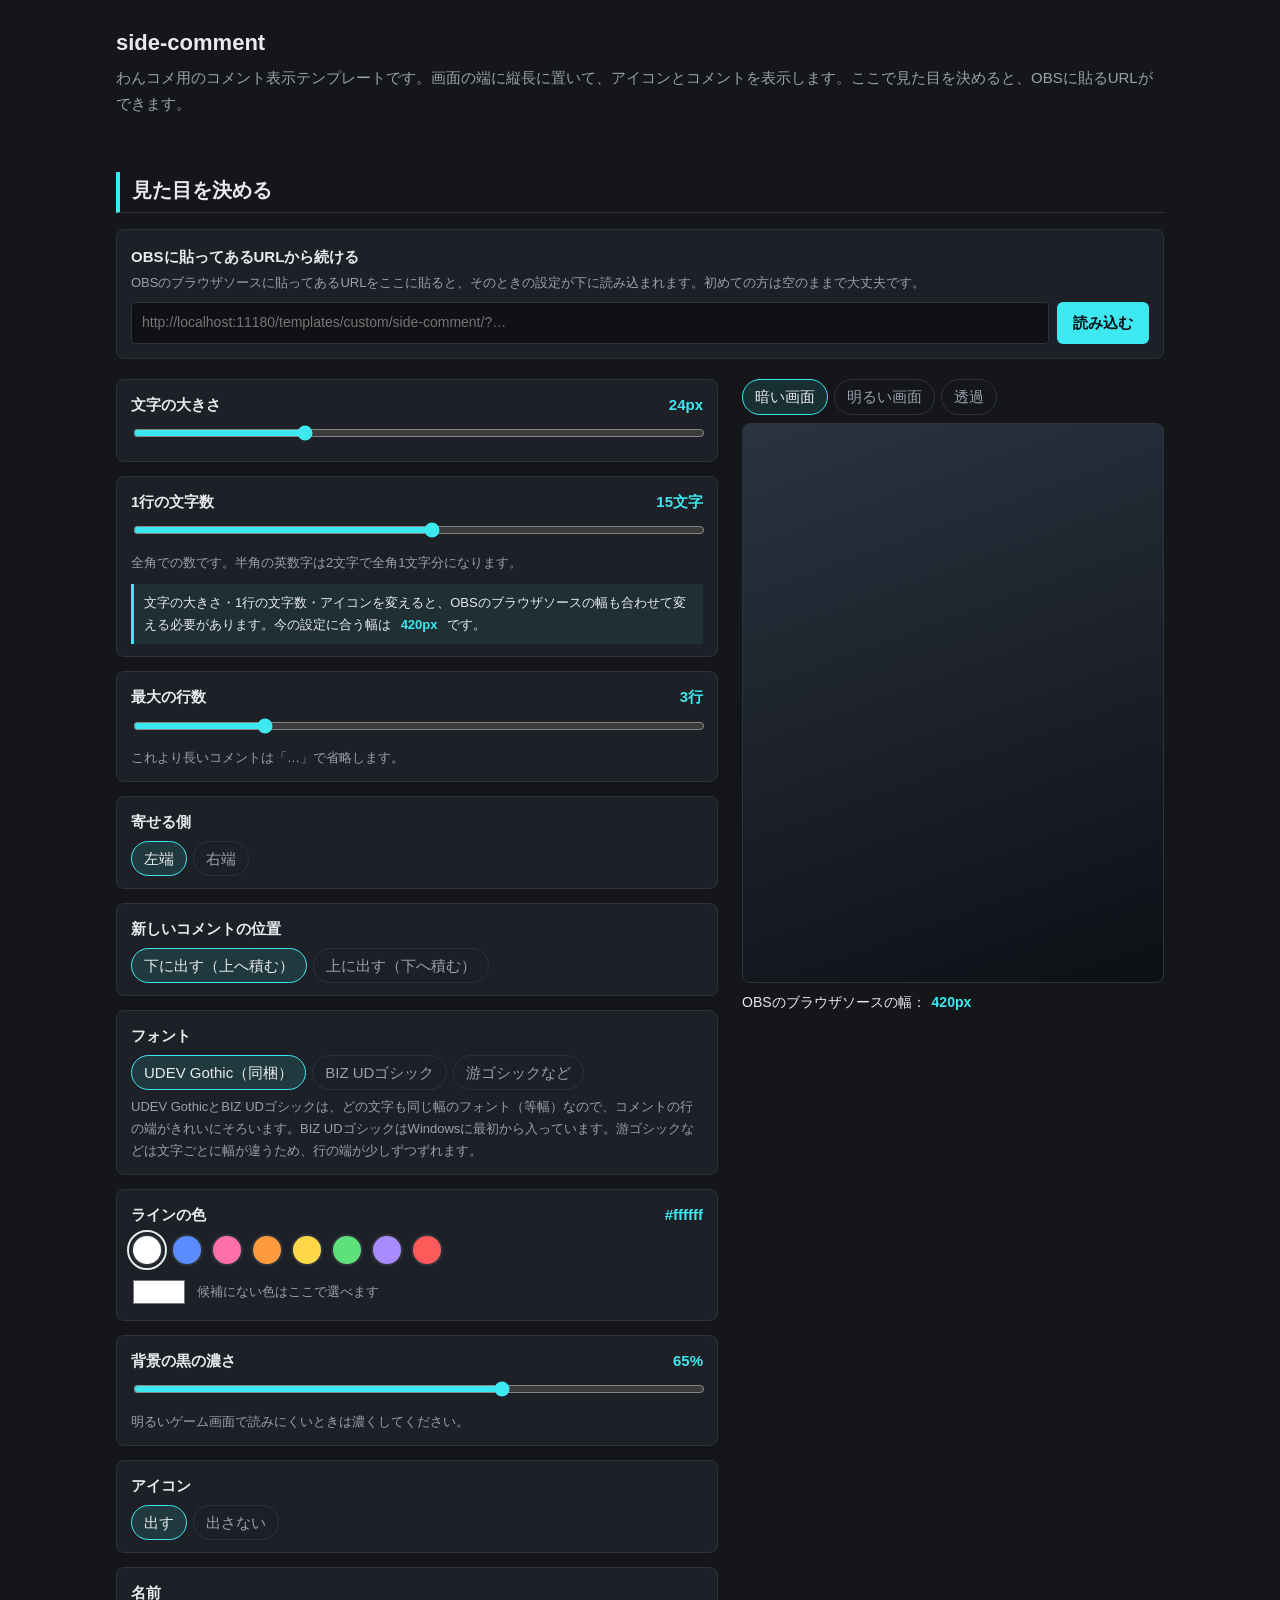
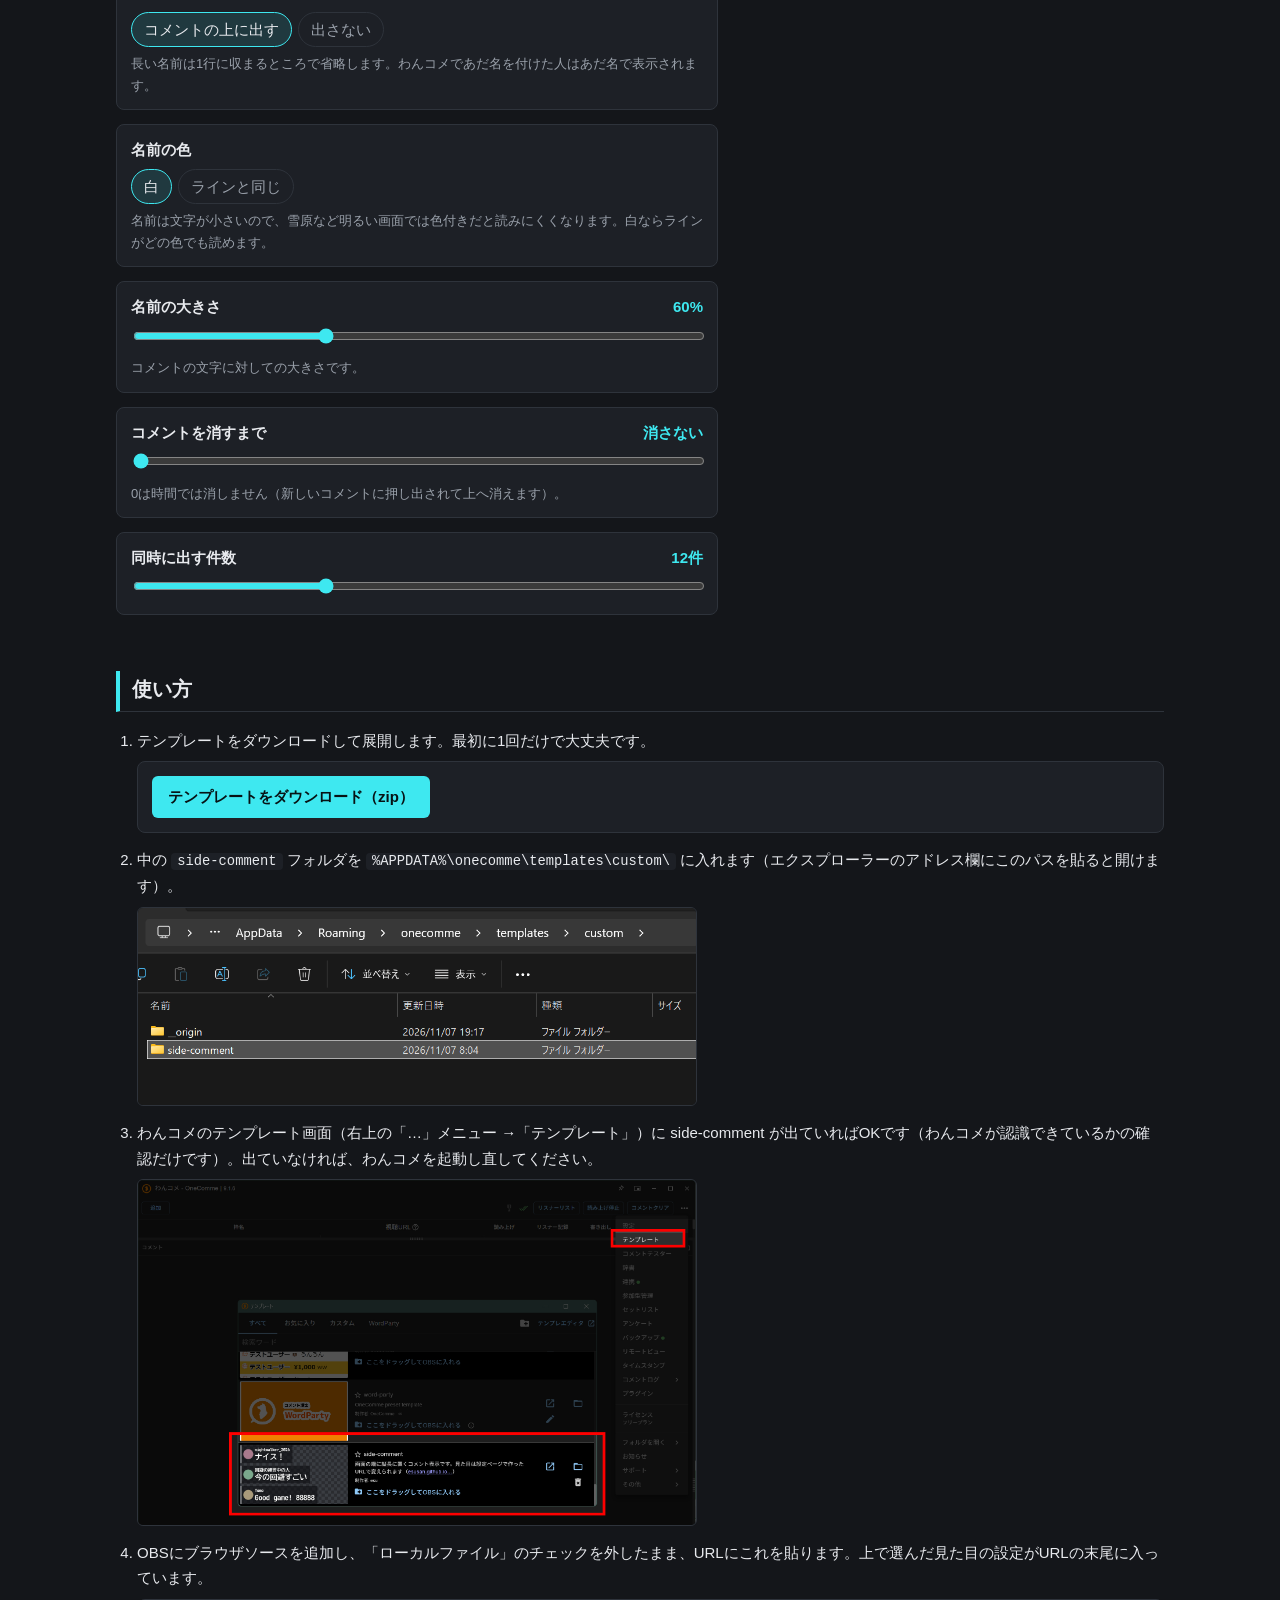
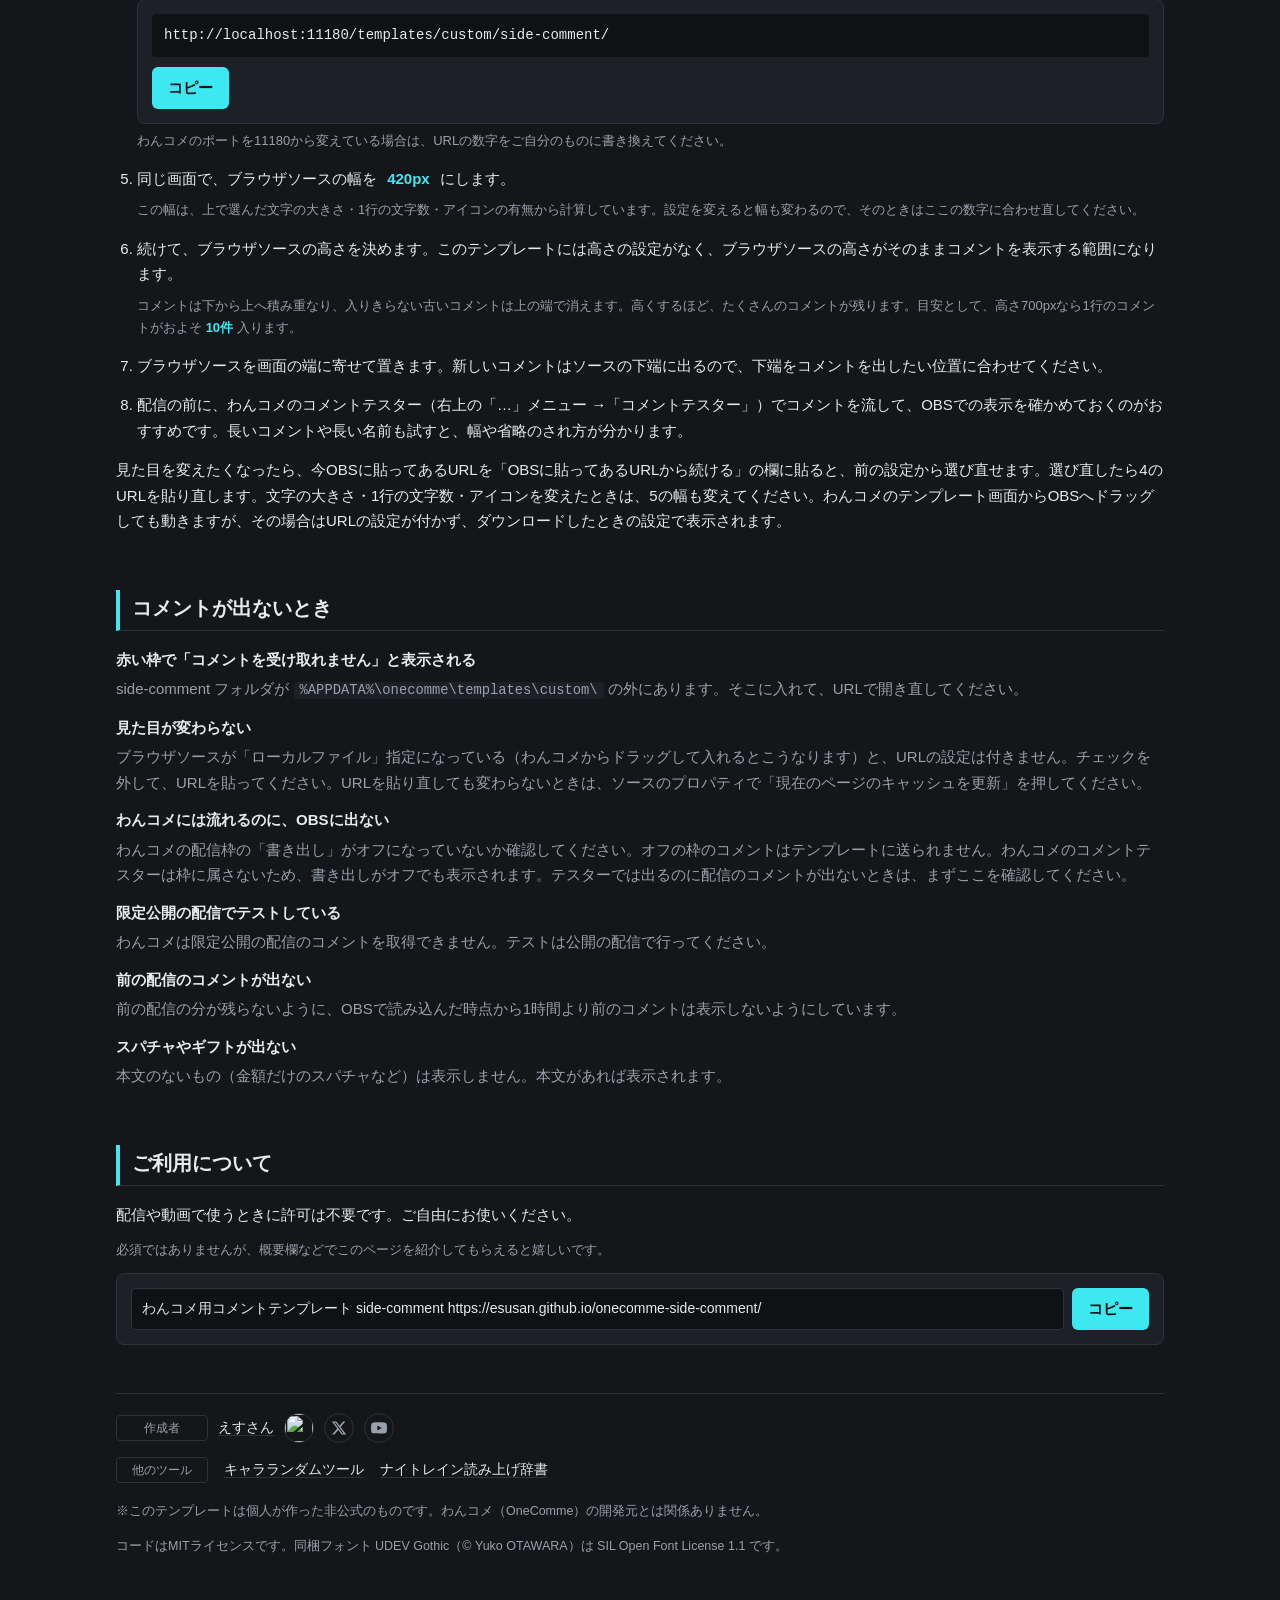
==== commit f517ba27: "新しいコメントを上に出す設定（newest=top）を追加 Co-Authored-By: Claude Opus 5.5 <noreply@anthropic.com>" ====
--- a/index.html
+++ b/index.html
@@ -216,6 +216,13 @@
         </div>
       </div>
       <div class="field">
+        <div class="label">新しいコメントの位置</div>
+        <div class="choices">
+          <label><input type="radio" name="newest" value="bottom" checked><span>下に出す（上へ積む）</span></label>
+          <label><input type="radio" name="newest" value="top"><span>上に出す（下へ積む）</span></label>
+        </div>
+      </div>
+      <div class="field">
         <div class="label">フォント</div>
         <div class="choices">
           <label><input type="radio" name="font" value="udev" checked><span>UDEV Gothic（同梱）</span></label>
@@ -265,7 +272,7 @@
       <div class="field">
         <label for="life">コメントを消すまで <span class="value" id="life-v"></span></label>
         <input type="range" id="life" min="0" max="300" step="10" value="0">
-        <p class="hint">0は時間では消しません（新しいコメントに押し出されて上へ消えます）。</p>
+        <p class="hint">0は時間では消しません（新しいコメントに押し出されて<span class="dir-out">上</span>へ消えます）。</p>
       </div>
       <div class="field">
         <label for="max">同時に出す件数 <span class="value" id="max-v"></span></label>
@@ -315,9 +322,9 @@
     </li>
     <li>
       <p>続けて、ブラウザソースの高さを決めます。このテンプレートには高さの設定がなく、ブラウザソースの高さがそのままコメントを表示する範囲になります。</p>
-      <p class="hint">コメントは下から上へ積み上がり、入りきらない古いコメントは上の端で消えます。高くするほど、たくさんのコメントが残ります。目安として、高さ700pxなら1行のコメントがおよそ <span class="rec-h"></span> 入ります。</p>
+      <p class="hint">コメントは<span class="dir-in">下</span>から<span class="dir-out">上</span>へ積み重なり、入りきらない古いコメントは<span class="dir-out">上</span>の端で消えます。高くするほど、たくさんのコメントが残ります。目安として、高さ700pxなら1行のコメントがおよそ <span class="rec-h"></span> 入ります。</p>
     </li>
-    <li>ブラウザソースを画面の端に寄せて置きます。新しいコメントはソースの下端に出るので、下端をコメントを出したい位置に合わせてください。</li>
+    <li>ブラウザソースを画面の端に寄せて置きます。新しいコメントはソースの<span class="dir-in">下</span>端に出るので、<span class="dir-in">下</span>端をコメントを出したい位置に合わせてください。</li>
     <li>配信の前に、わんコメのコメントテスター（右上の「…」メニュー →「コメントテスター」）でコメントを流して、OBSでの表示を確かめておくのがおすすめです。長いコメントや長い名前も試すと、幅や省略のされ方が分かります。</li>
   </ol>
   <p>見た目を変えたくなったら、今OBSに貼ってあるURLを「OBSに貼ってあるURLから続ける」の欄に貼ると、前の設定から選び直せます。選び直したら4のURLを貼り直します。文字の大きさ・1行の文字数・アイコンを変えたときは、5の幅も変えてください。わんコメのテンプレート画面からOBSへドラッグしても動きますが、その場合はURLの設定が付かず、ダウンロードしたときの設定で表示されます。</p>
@@ -366,7 +373,7 @@
 
 <script src="https://cdnjs.cloudflare.com/ajax/libs/jszip/3.10.1/jszip.min.js"></script>
 <script>
-  const DEFAULTS = { size: 24, cols: 15, lines: 3, side: 'left', font: 'udev', accent: 'ffffff', bg: 65, icon: '1', name: '1', namecolor: 'white', namescale: 60, life: 0, max: 12 }
+  const DEFAULTS = { size: 24, cols: 15, lines: 3, side: 'left', newest: 'bottom', font: 'udev', accent: 'ffffff', bg: 65, icon: '1', name: '1', namecolor: 'white', namescale: 60, life: 0, max: 12 }
   const $ = (id) => document.getElementById(id)
   const radio = (name) => document.querySelector(`input[name="${name}"]:checked`).value
 
@@ -376,6 +383,7 @@
       cols: Number($('cols').value),
       lines: Number($('lines').value),
       side: radio('side'),
+      newest: radio('newest'),
       font: radio('font'),
       accent: $('accent').value.replace('#', '').toLowerCase(),
       bg: Number($('bg').value),
@@ -425,6 +433,10 @@
     $('namescale-v').textContent = $('namescale').value + '%'
     $('life-v').textContent = s.life === 0 ? '消さない' : s.life + '秒'
     $('max-v').textContent = s.max + '件'
+    // 使い方の説明の「上・下」を、新しいコメントの位置に合わせる
+    const top = s.newest === 'top'
+    document.querySelectorAll('.dir-in').forEach((el) => { el.textContent = top ? '上' : '下' })
+    document.querySelectorAll('.dir-out').forEach((el) => { el.textContent = top ? '下' : '上' })
 
     const q = query(s)
     const url = 'http://localhost:11180/templates/custom/side-comment/' + (q ? '?' + q : '')
@@ -533,7 +545,7 @@
 
   // OBSに貼ってあるURL（またはこのページに ?size=… を付けたURL）から設定をフォームに戻す
   // テンプレートと同じ読み方をして、フォームの範囲外の値は端に丸めて知らせる
-  const LABELS = { size: '文字の大きさ', cols: '1行の文字数', lines: '最大の行数', side: '寄せる側', font: 'フォント', accent: 'ラインの色', bg: '背景の黒の濃さ', icon: 'アイコン', name: '名前', namecolor: '名前の色', namescale: '名前の大きさ', life: 'コメントを消すまで', max: '同時に出す件数' }
+  const LABELS = { size: '文字の大きさ', cols: '1行の文字数', lines: '最大の行数', side: '寄せる側', newest: '新しいコメントの位置', font: 'フォント', accent: 'ラインの色', bg: '背景の黒の濃さ', icon: 'アイコン', name: '名前', namecolor: '名前の色', namescale: '名前の大きさ', life: 'コメントを消すまで', max: '同時に出す件数' }
   function applyParams(p) {
     const notes = []
     let count = 0
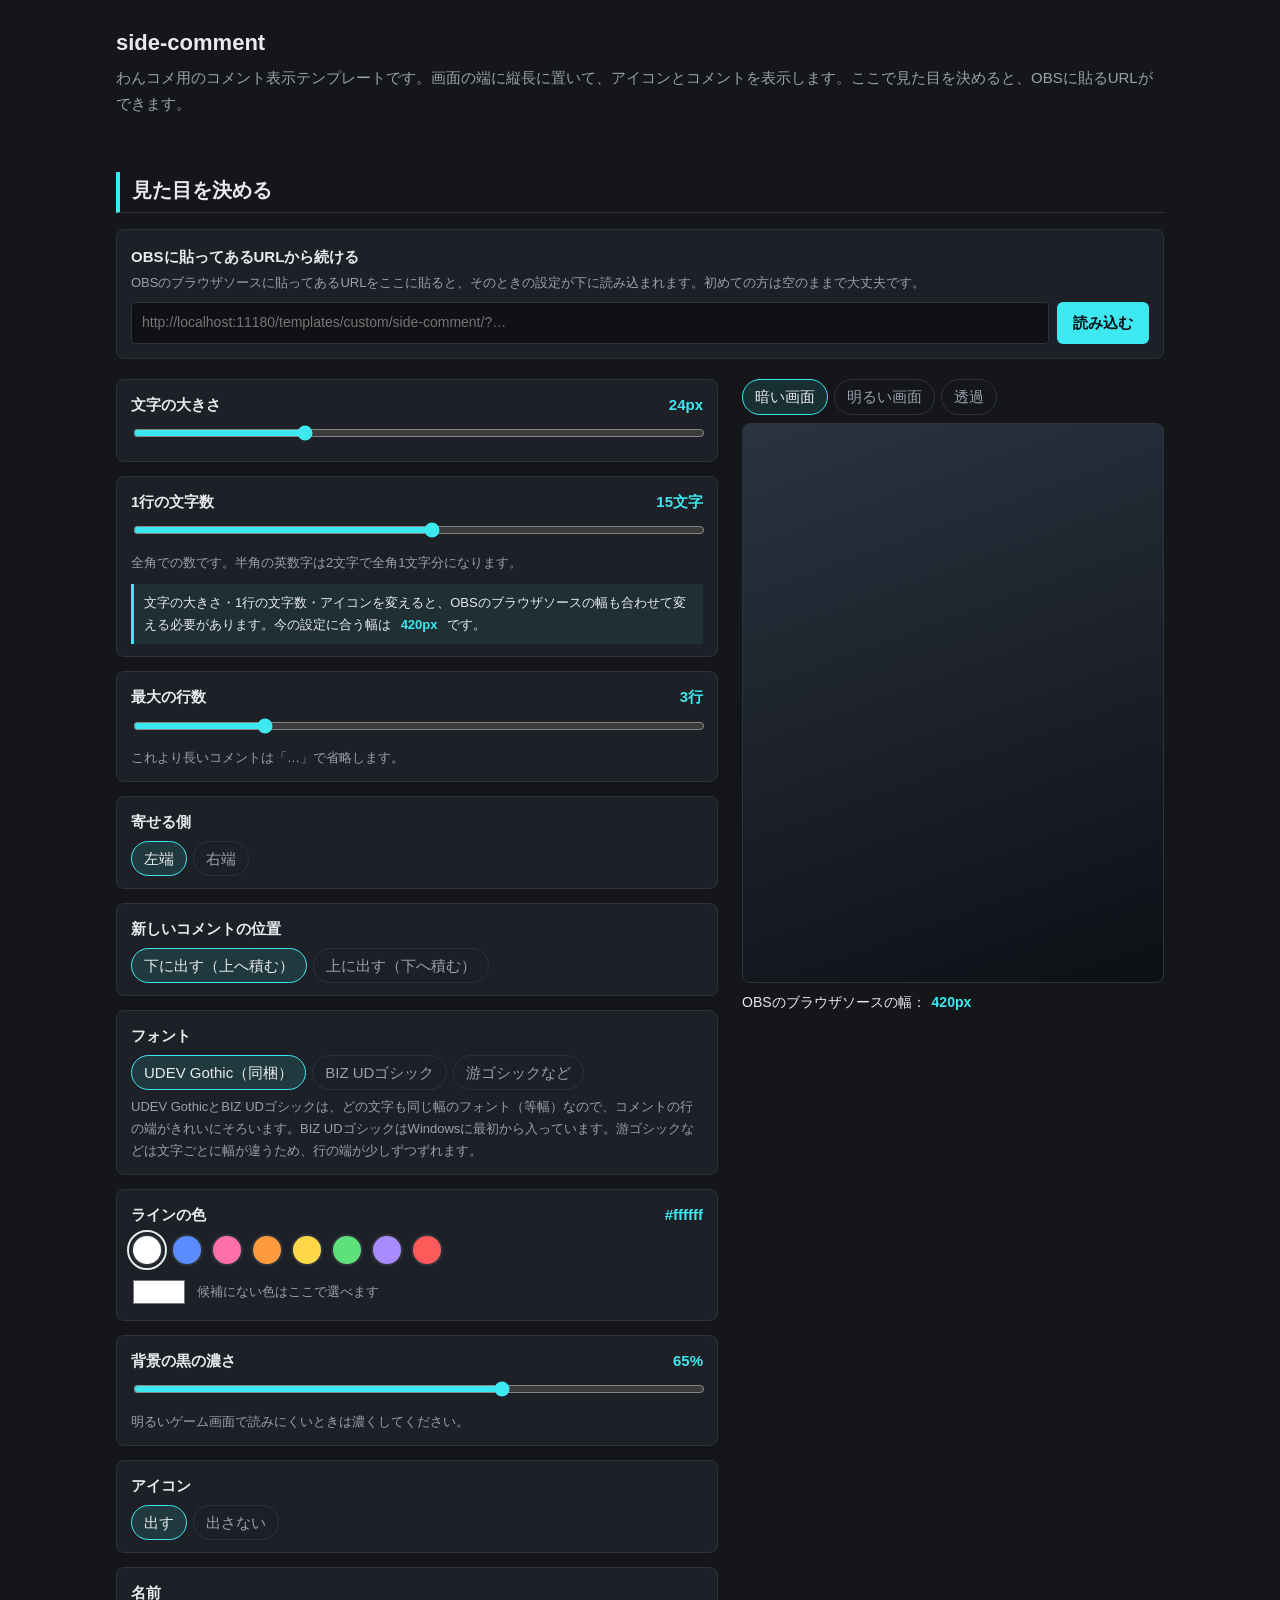
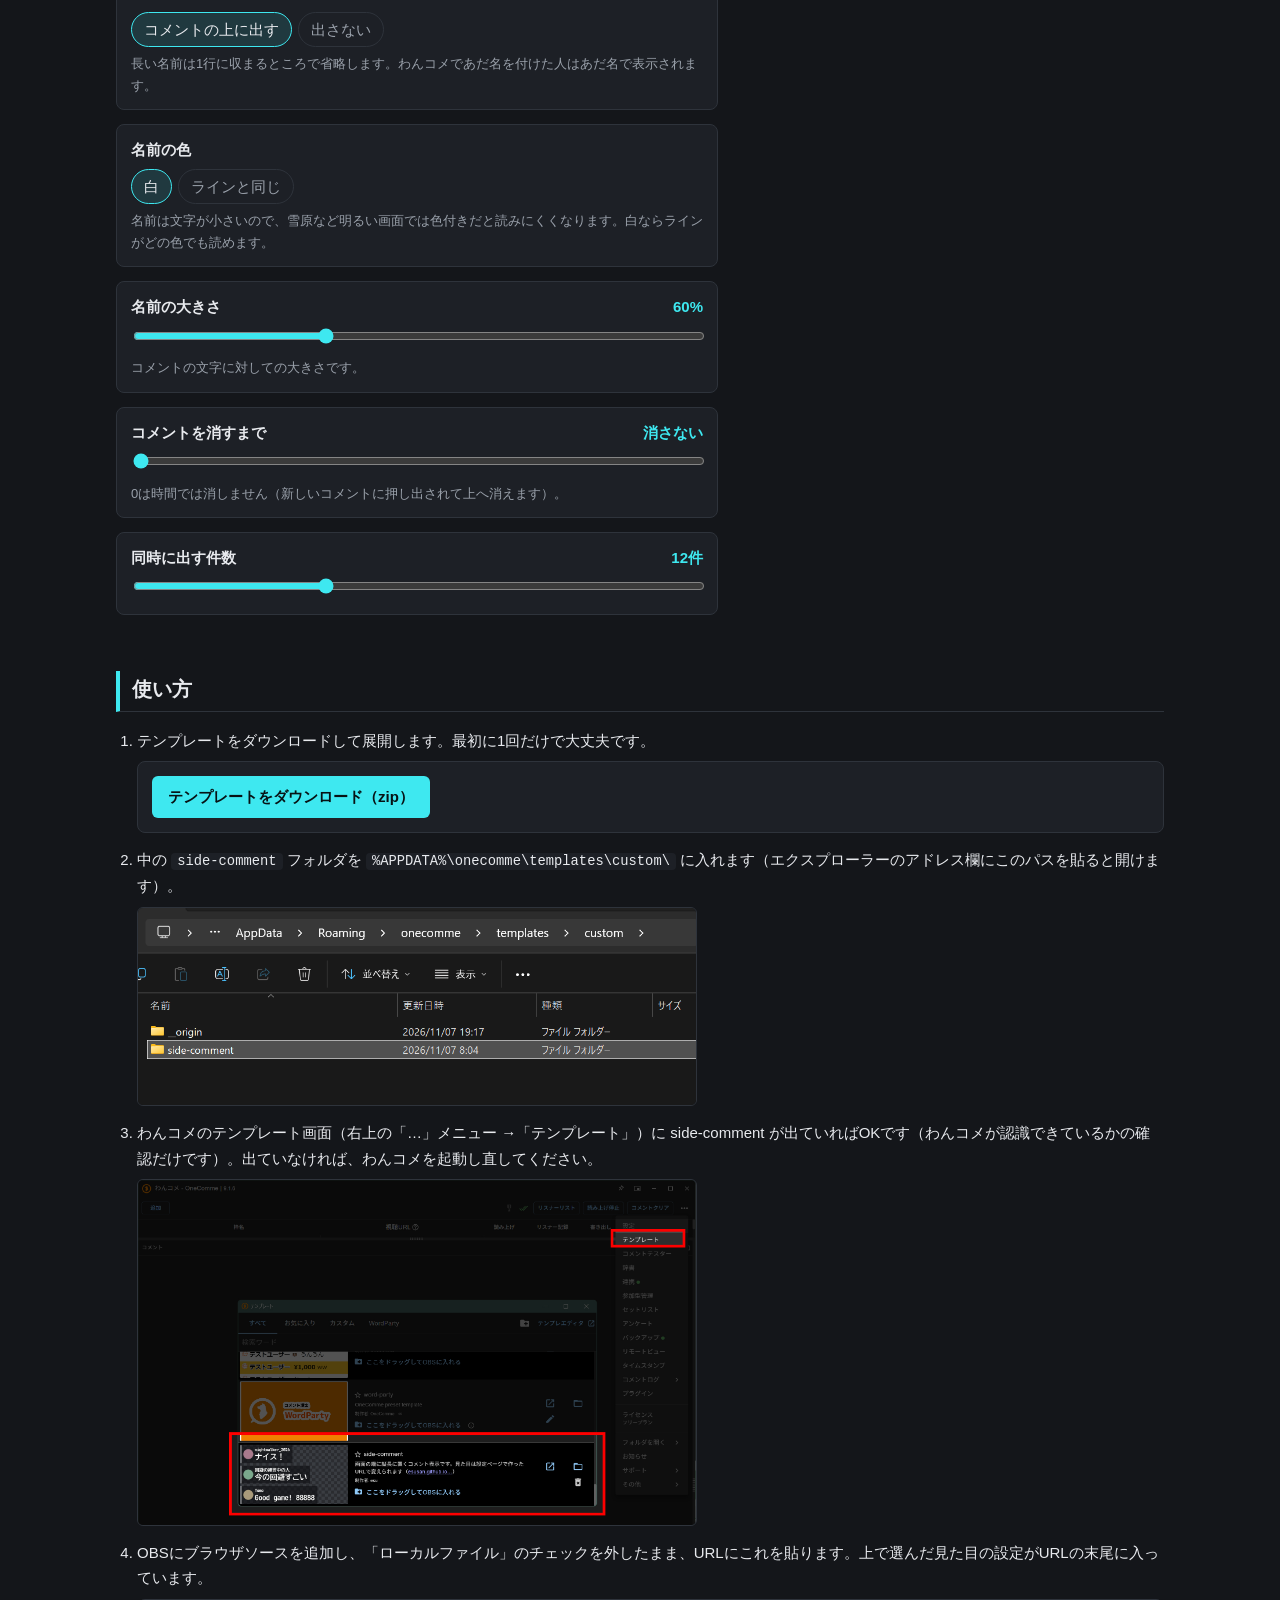
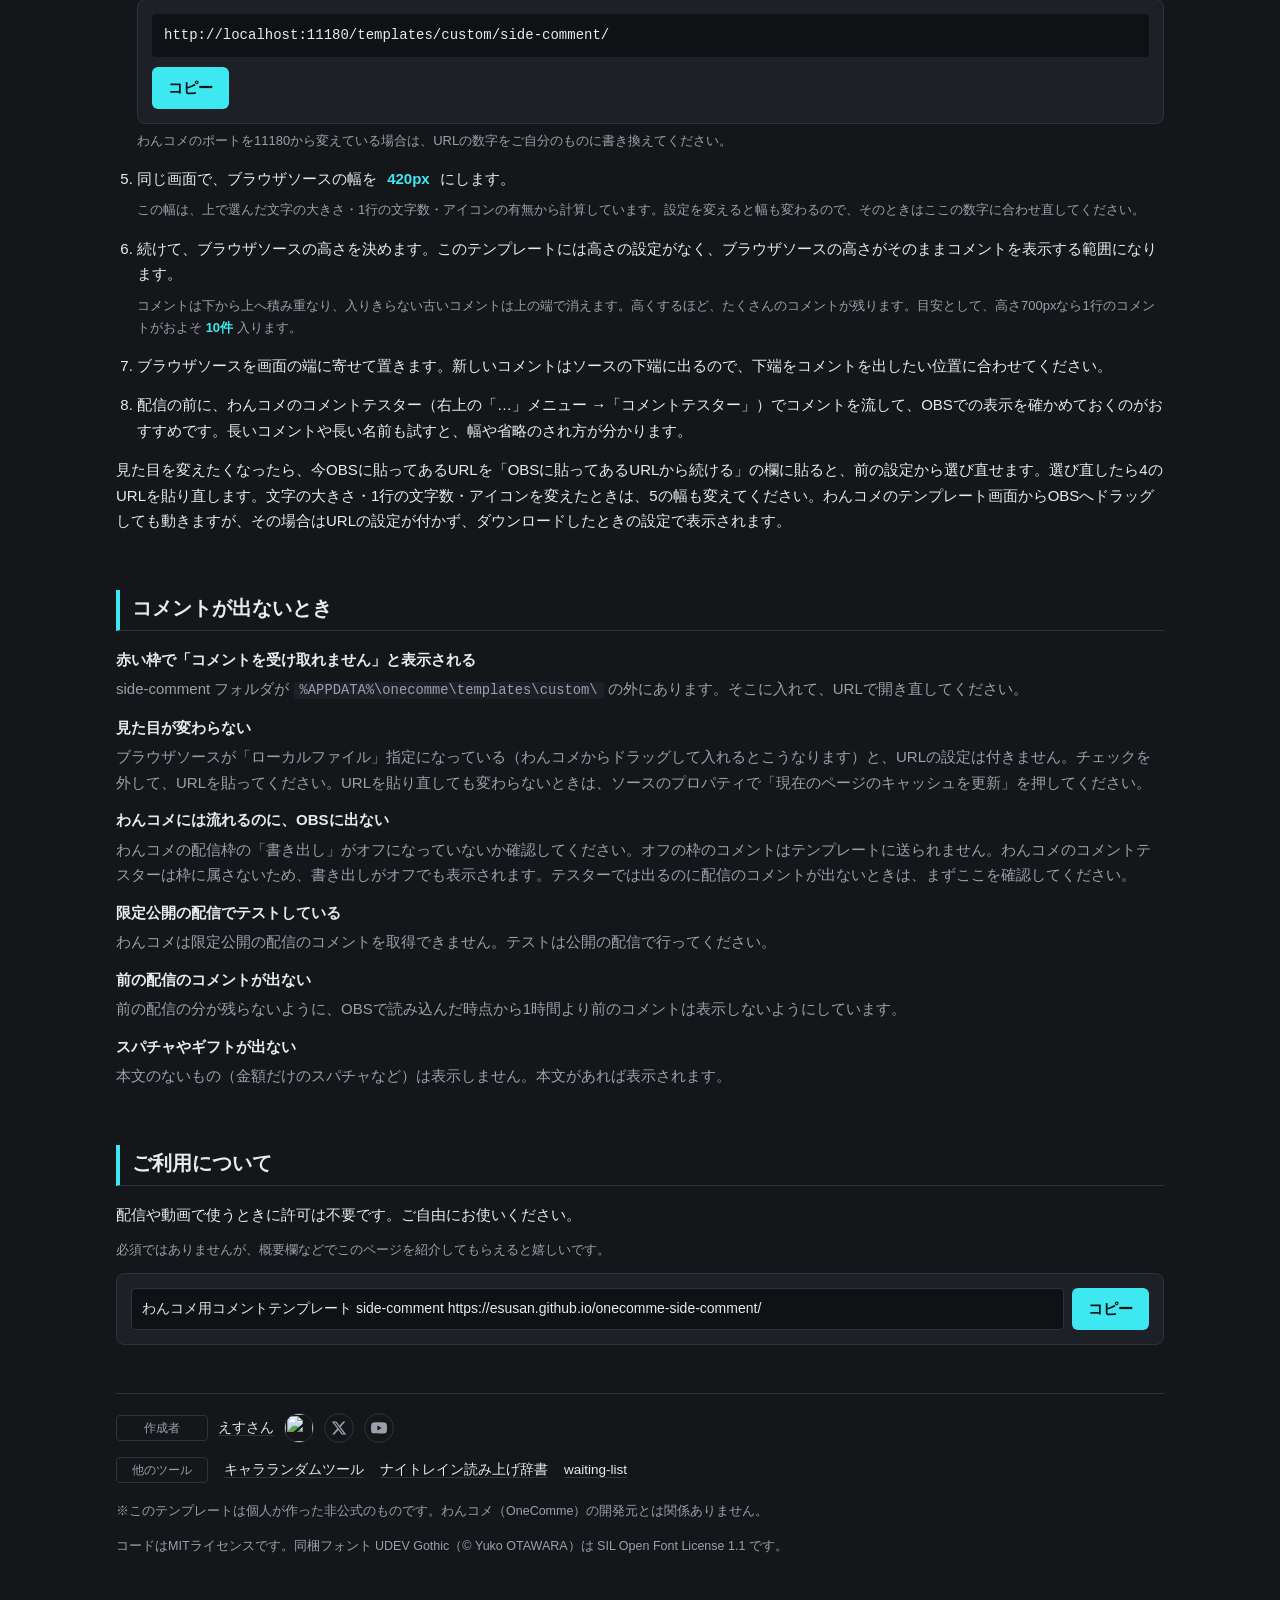
==== commit 6c8bef1d: "フッターの他のツールに waiting-list を追加 Co-Authored-By: Claude Opus 5.5 <noreply@anthropic.com>" ====
--- a/index.html
+++ b/index.html
@@ -365,6 +365,7 @@
       <span class="foot-label">他のツール</span>
       <a class="foot-name" href="https://esusan.github.io/nightreign-picker/">キャラランダムツール</a>
       <a class="foot-name" href="https://esusan.github.io/nightreign-dict/">ナイトレイン読み上げ辞書</a>
+      <a class="foot-name" href="https://esusan.github.io/onecomme-waiting-list/">waiting-list</a>
     </div>
     <p>※このテンプレートは個人が作った非公式のものです。わんコメ（OneComme）の開発元とは関係ありません。</p>
     <p>コードはMITライセンスです。同梱フォント UDEV Gothic（© Yuko OTAWARA）は SIL Open Font License 1.1 です。</p>
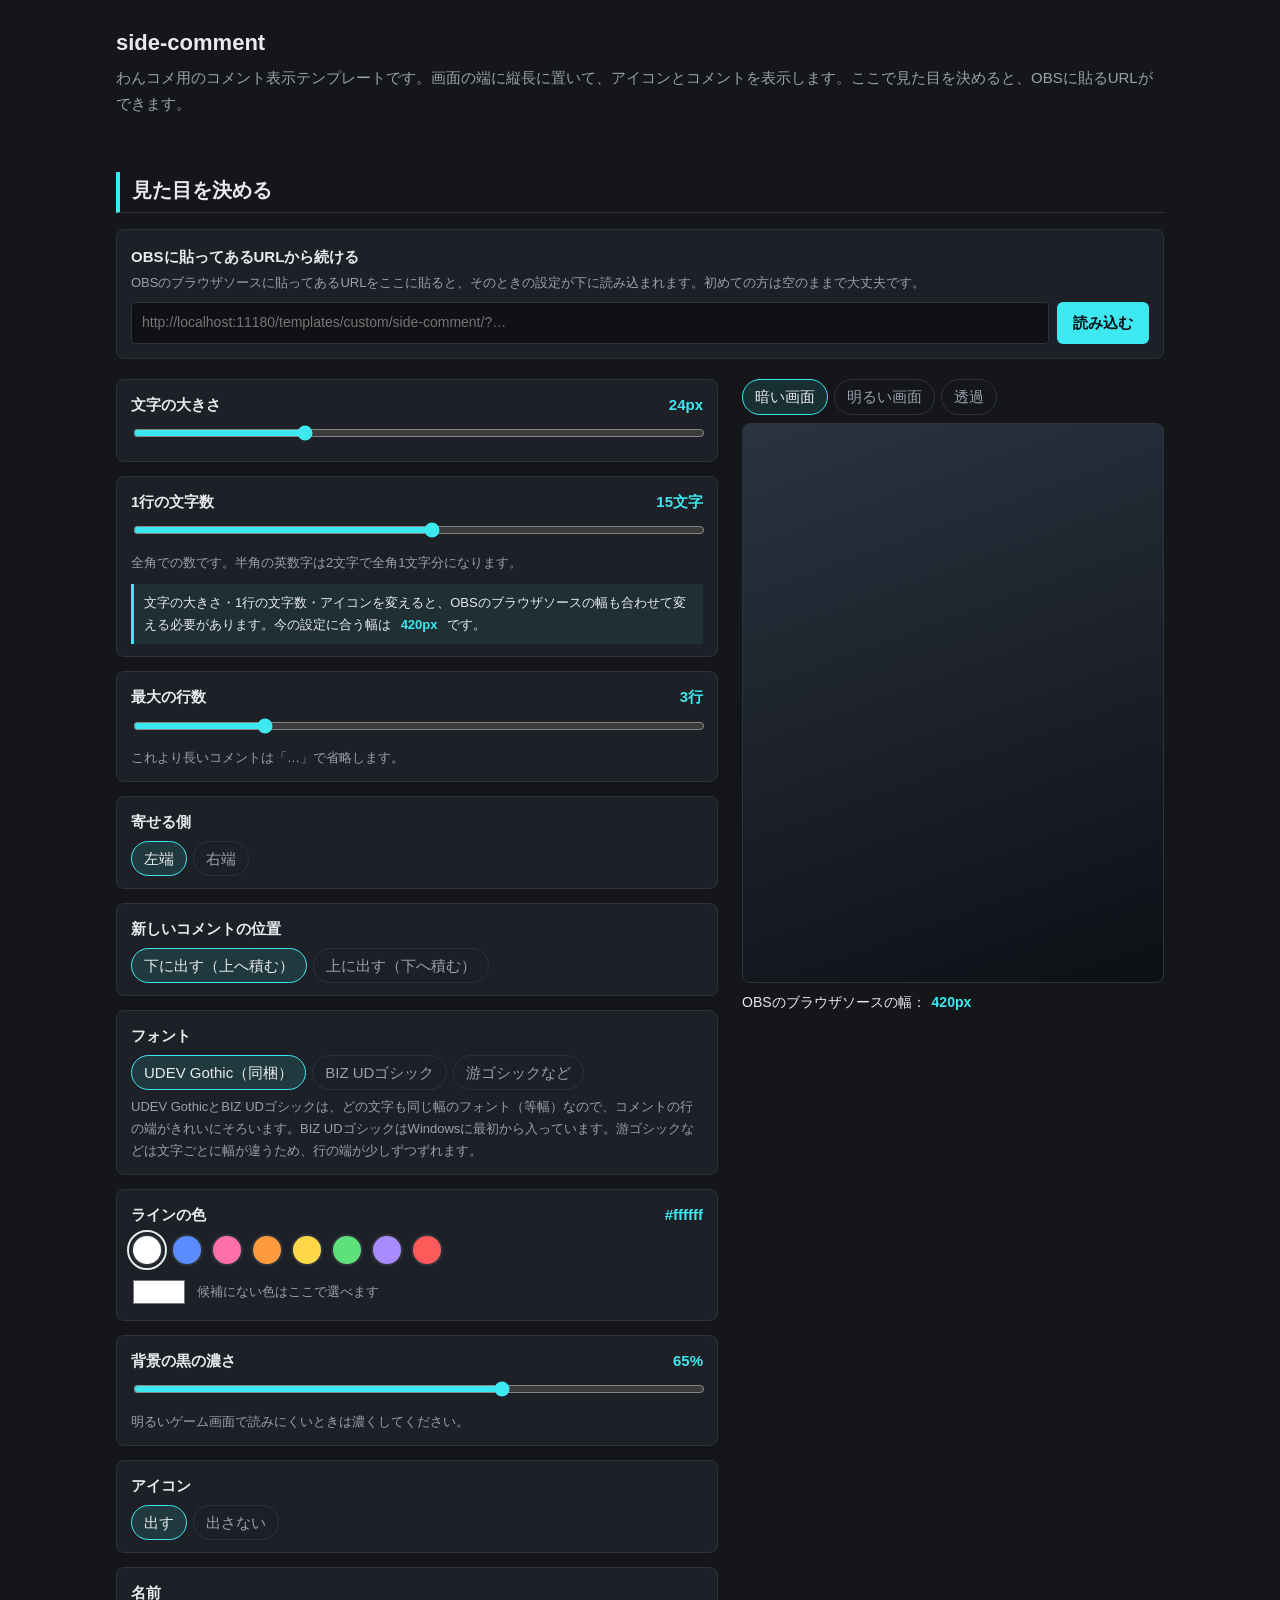
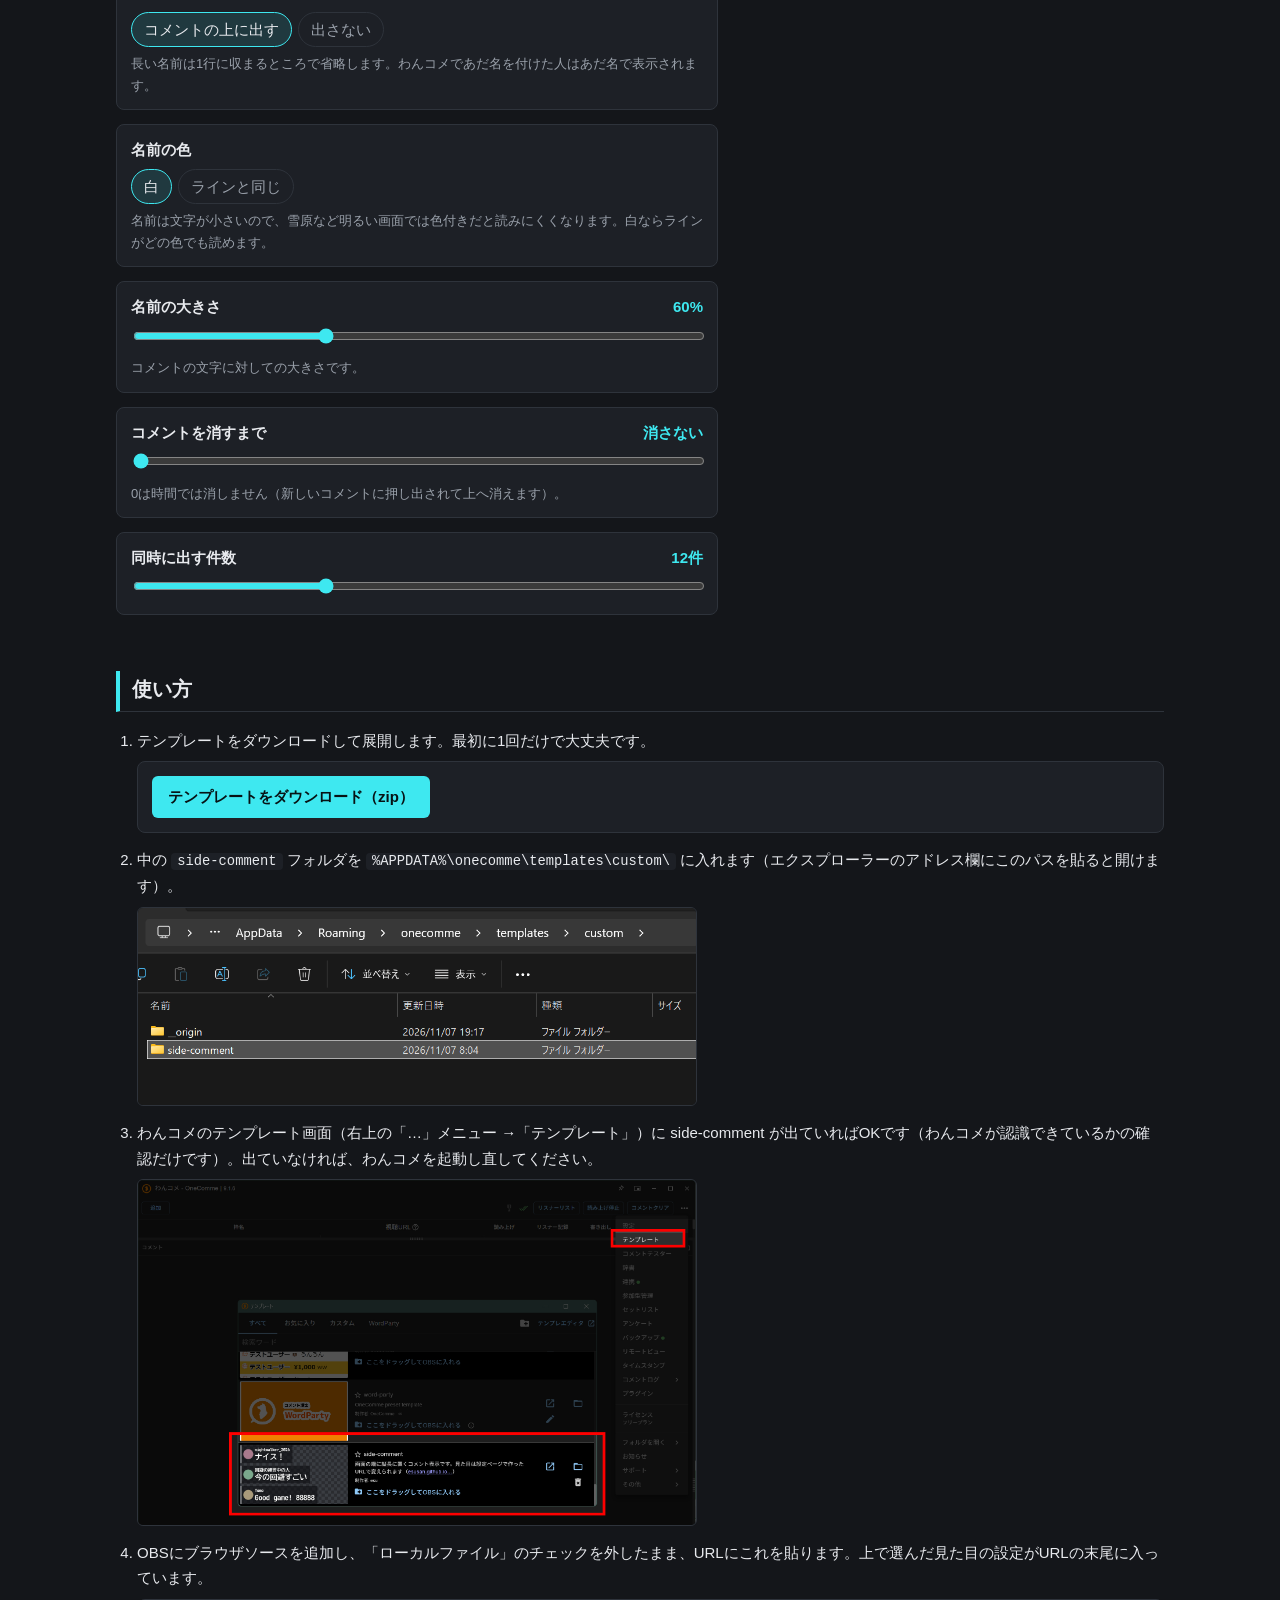
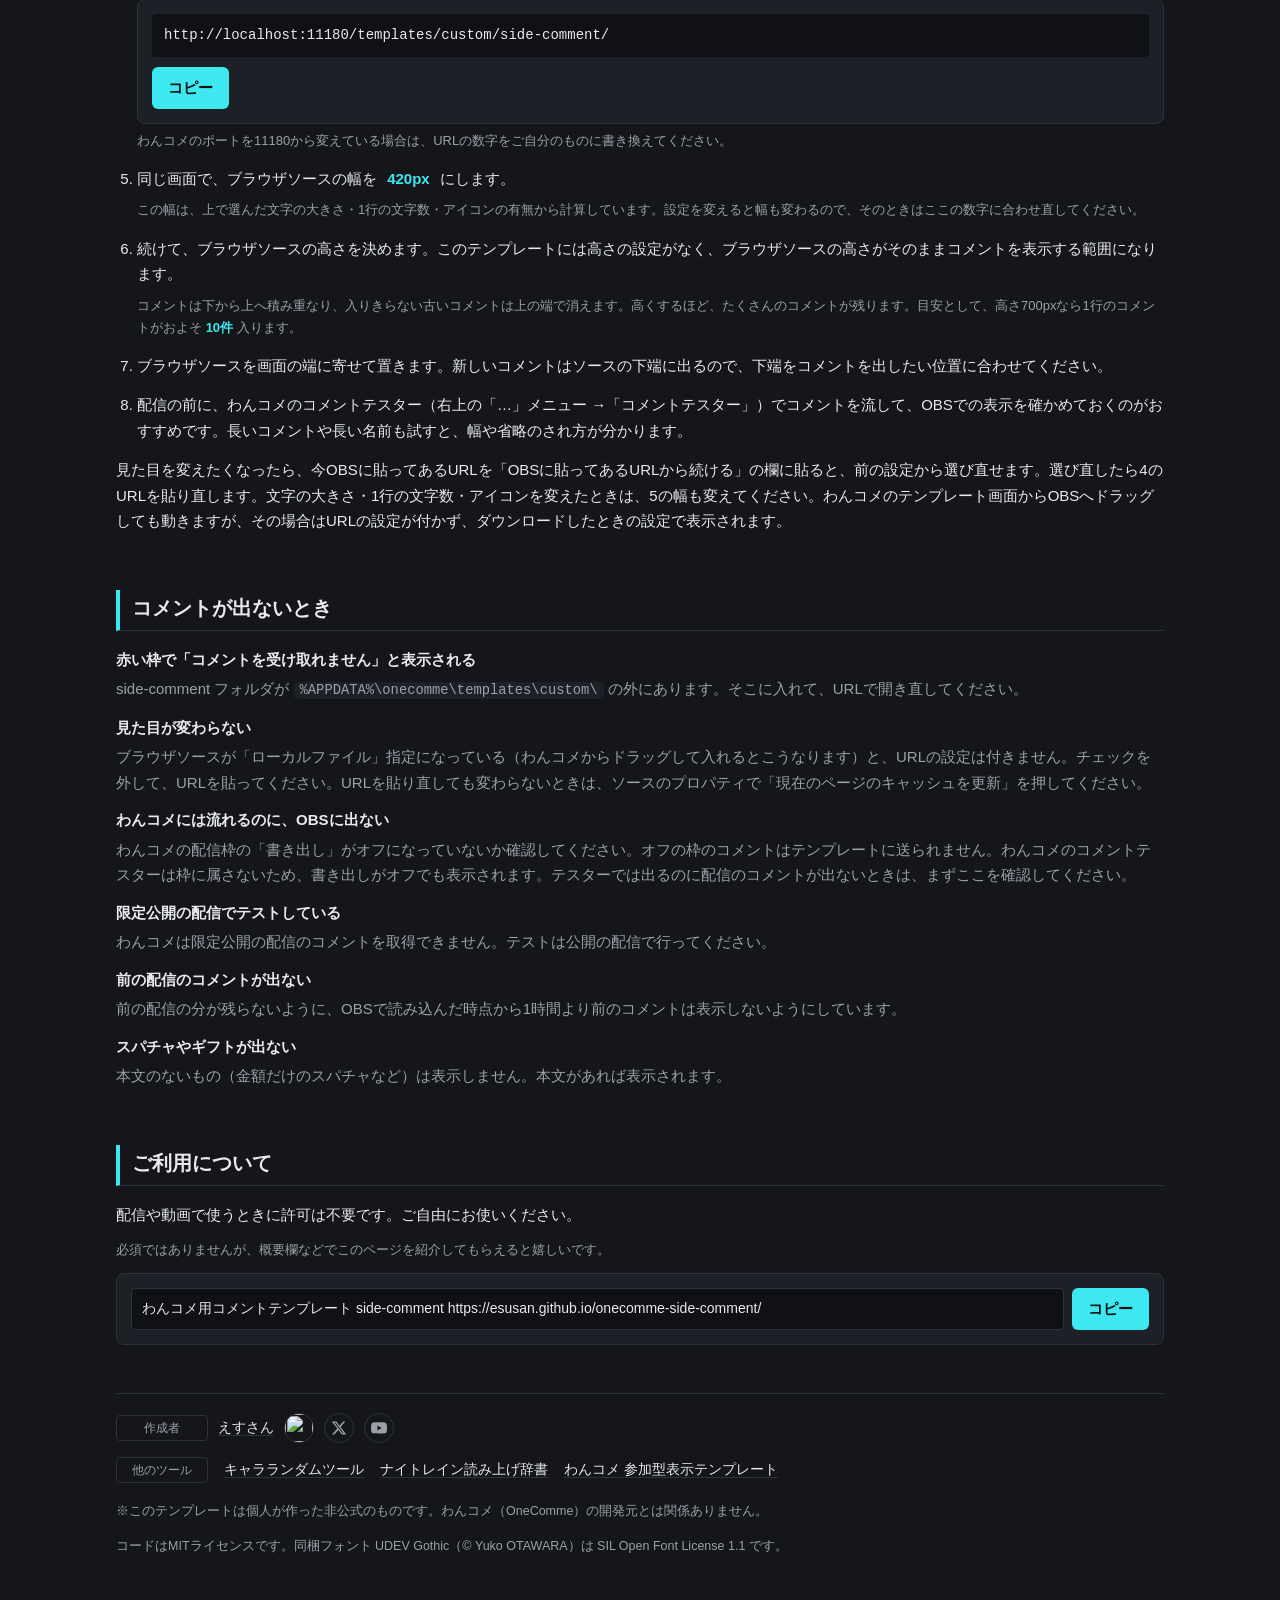
==== commit 76e21927: "他のツールのリンク名を一目で分かる名前に変更 Co-Authored-By: Claude Opus 5.5 <noreply@anthropic.com>" ====
--- a/index.html
+++ b/index.html
@@ -365,7 +365,7 @@
       <span class="foot-label">他のツール</span>
       <a class="foot-name" href="https://esusan.github.io/nightreign-picker/">キャラランダムツール</a>
       <a class="foot-name" href="https://esusan.github.io/nightreign-dict/">ナイトレイン読み上げ辞書</a>
-      <a class="foot-name" href="https://esusan.github.io/onecomme-waiting-list/">waiting-list</a>
+      <a class="foot-name" href="https://esusan.github.io/onecomme-waiting-list/">わんコメ 参加型表示テンプレート</a>
     </div>
     <p>※このテンプレートは個人が作った非公式のものです。わんコメ（OneComme）の開発元とは関係ありません。</p>
     <p>コードはMITライセンスです。同梱フォント UDEV Gothic（© Yuko OTAWARA）は SIL Open Font License 1.1 です。</p>
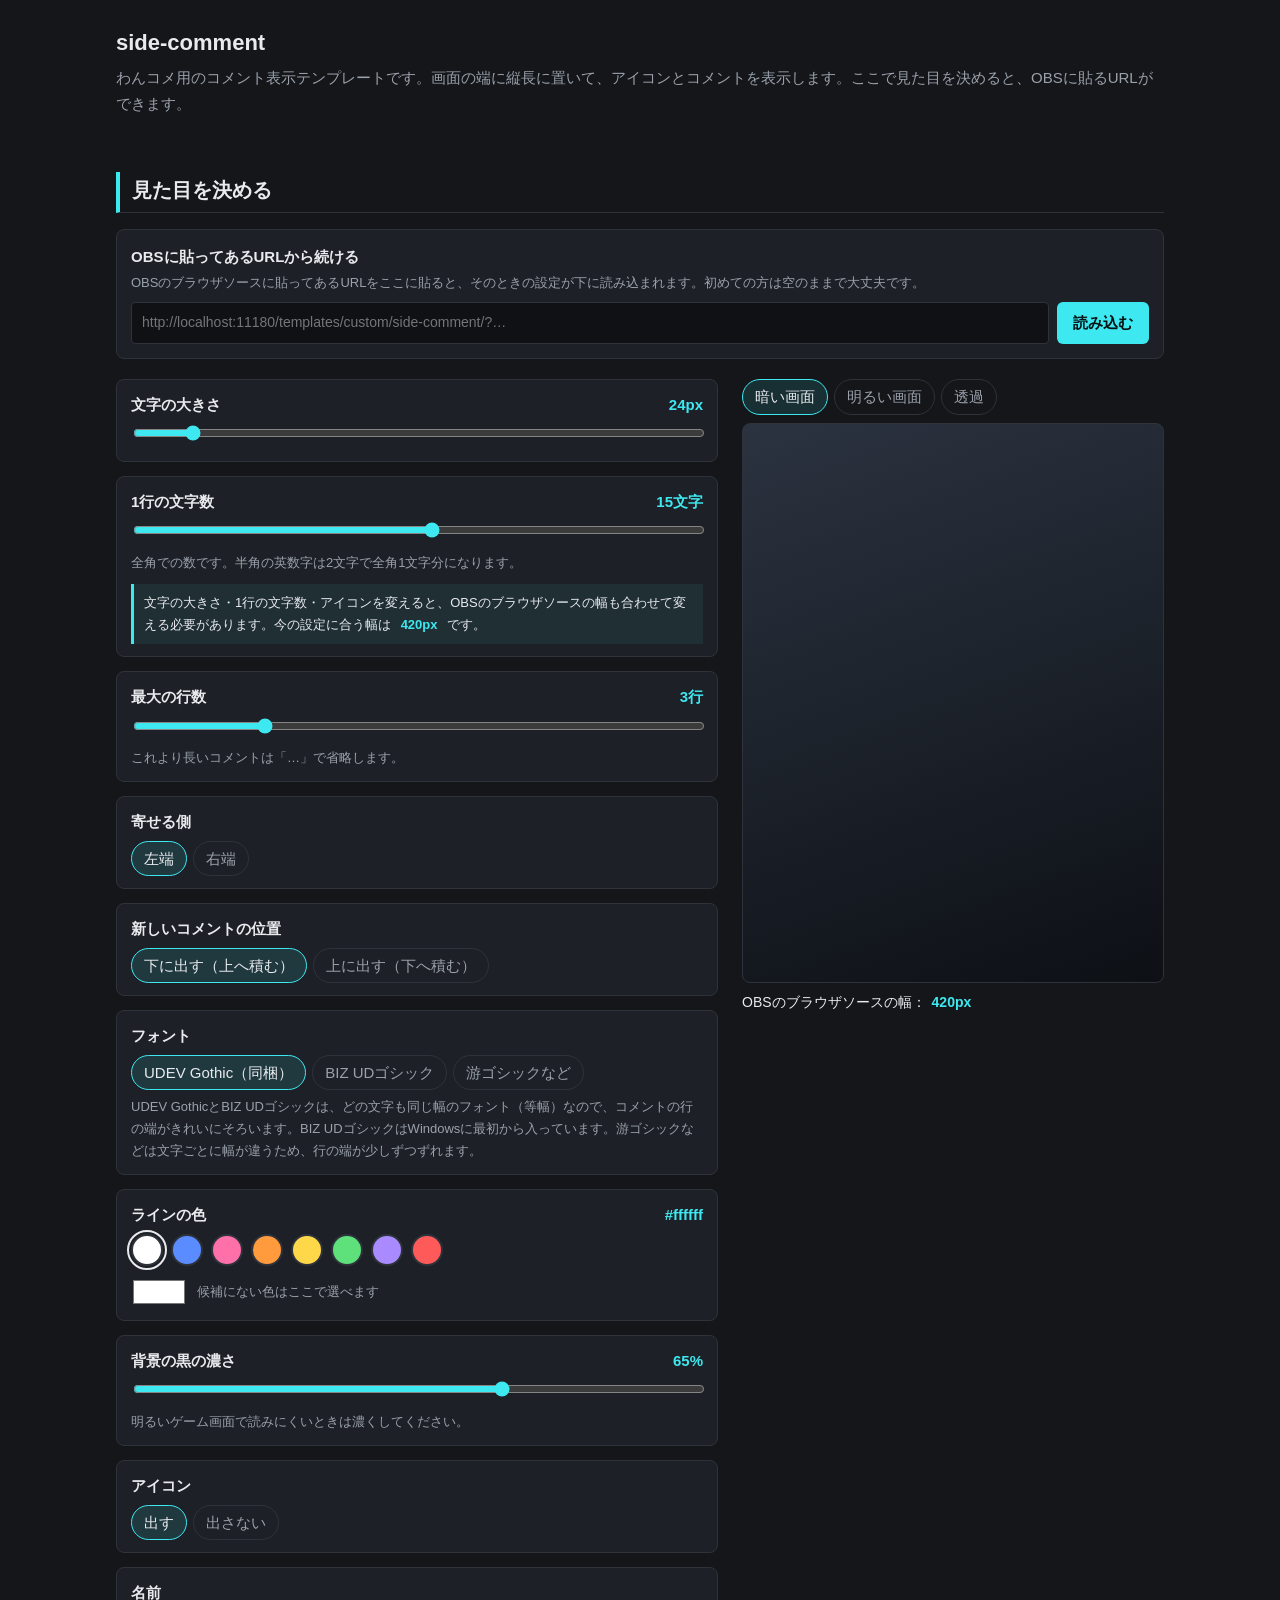
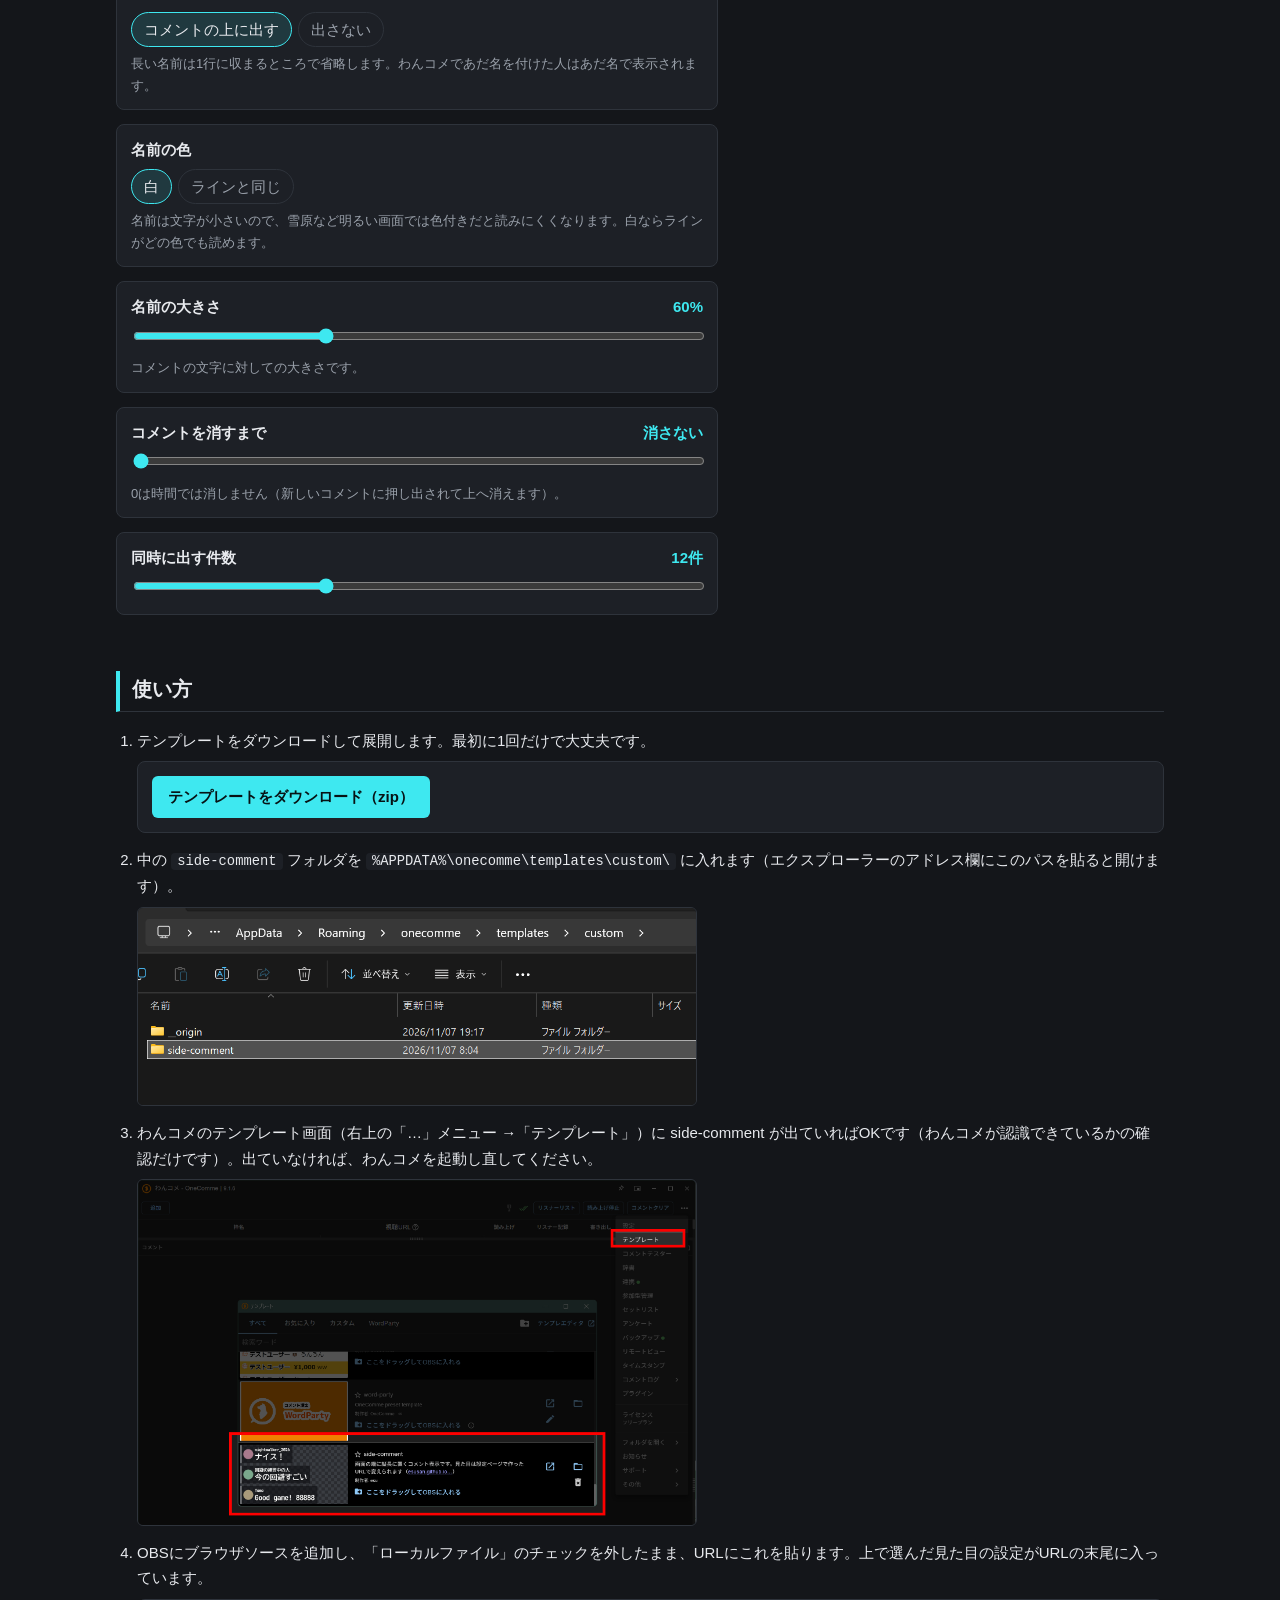
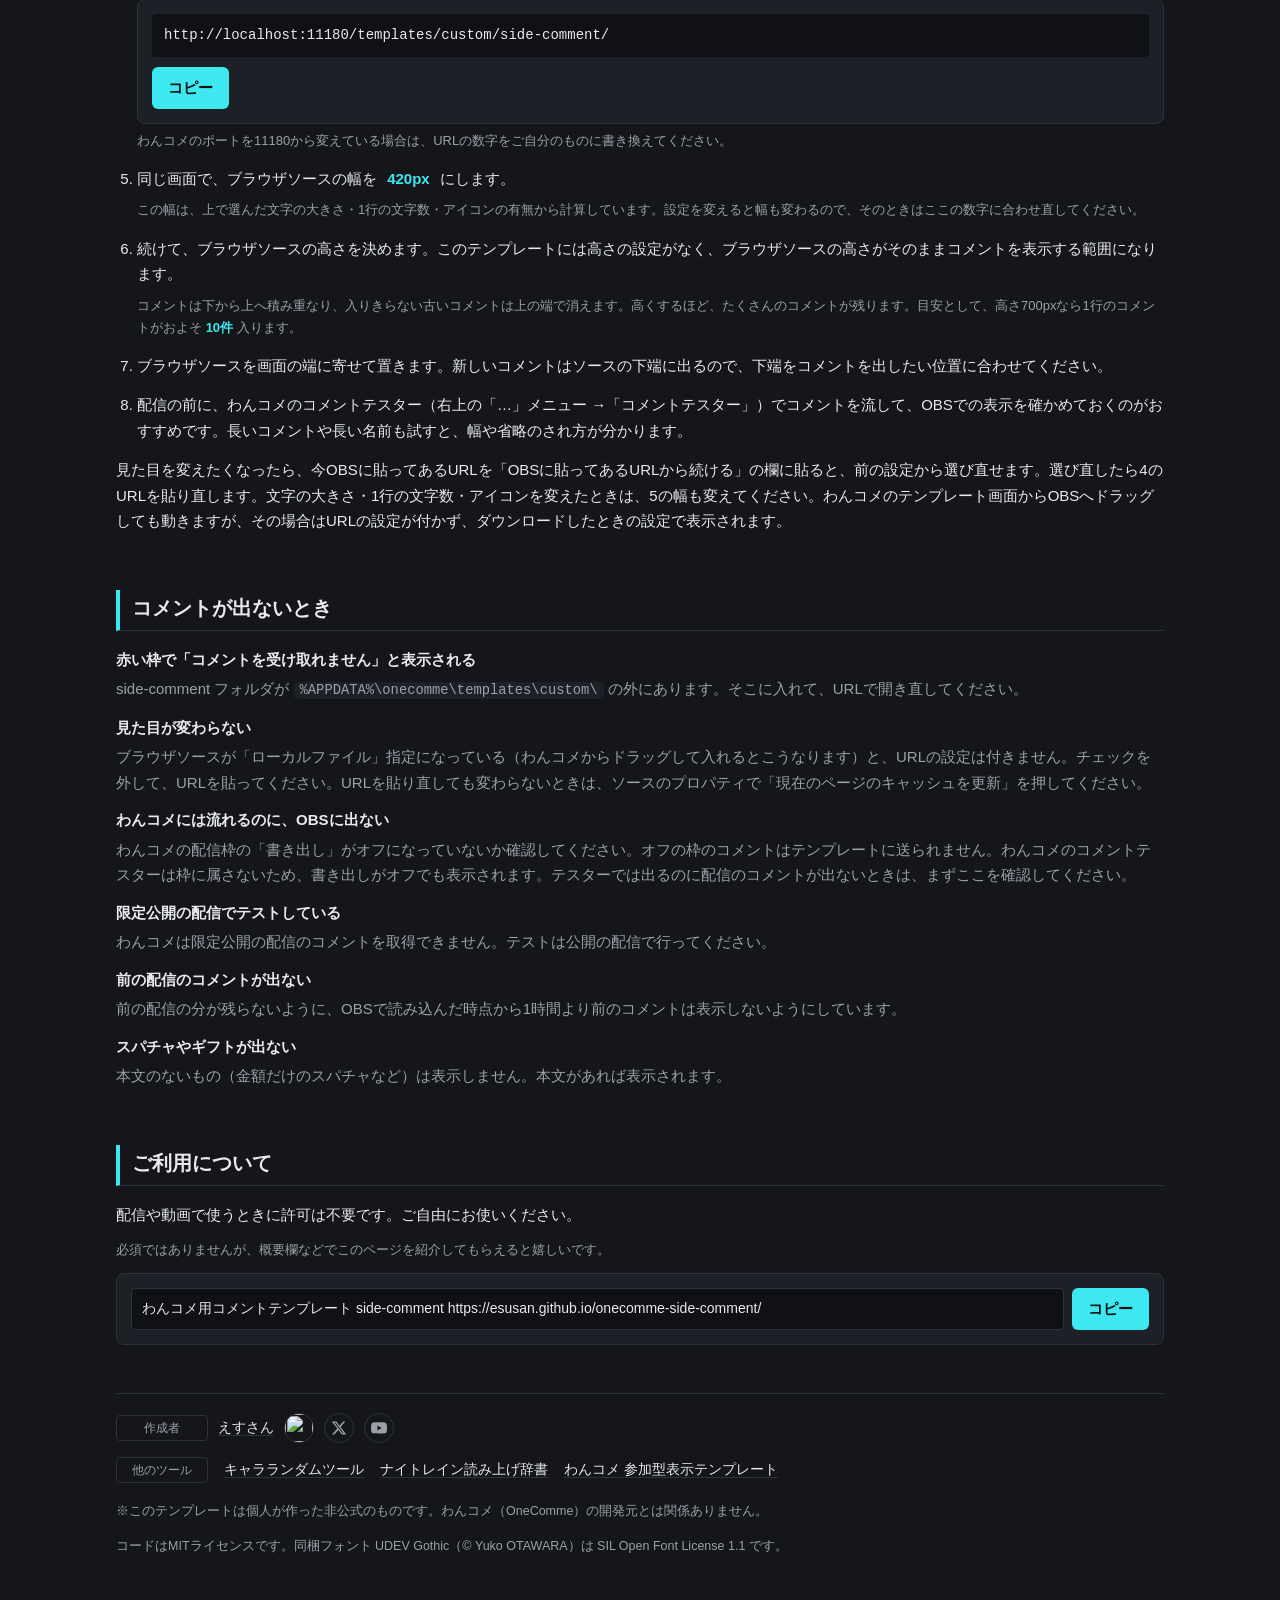
==== commit 65fa8cb4: "文字の大きさを120pxまで選べるようにする 大きい文字ではプレビューを縮小表示して設定欄を押しつぶさないようにする  Co-Authored-By: Claude Opus 5.5 <noreply" ====
--- a/index.html
+++ b/index.html
@@ -8,10 +8,12 @@
 <meta name="description" content="わんコメ用コメントテンプレート side-comment の見た目を決めて、OBSに貼るURLを作るページ">
 <!-- リンクカード用 -->
 <meta property="og:type" content="website">
-<meta property="og:title" content="side-comment｜わんコメ用コメントテンプレート">
+<meta property="og:title" content="わんコメ コメント表示テンプレート｜side-comment">
 <meta property="og:description" content="画面の端に縦長に置く、アイコン・名前・コメントのコメント表示。見た目を選んでOBSに貼るURLを作れます。">
 <meta property="og:url" content="https://esusan.github.io/onecomme-side-comment/">
-<meta name="twitter:card" content="summary">
+<meta property="og:image" content="https://esusan.github.io/onecomme-side-comment/img/ogp.png">
+<meta name="twitter:card" content="summary_large_image">
+<meta name="twitter:image" content="https://esusan.github.io/onecomme-side-comment/img/ogp.png">
 <style>
   :root {
     --bg: #14161a;
@@ -195,7 +197,7 @@
     <form class="form" id="form" onsubmit="return false">
       <div class="field">
         <label for="size">文字の大きさ <span class="value" id="size-v"></span></label>
-        <input type="range" id="size" min="14" max="48" step="1" value="24">
+        <input type="range" id="size" min="14" max="120" step="1" value="24">
       </div>
       <div class="field">
         <label for="cols">1行の文字数 <span class="value" id="cols-v"></span></label>
@@ -459,7 +461,13 @@
     clearTimeout(timer)
     timer = setTimeout(() => {
       const frame = $('preview')
+      // 文字が大きくて幅が広いときは、設定欄を押しつぶさないよう縮小して見せる
+      const stage = $('stage')
+      const limit = matchMedia('(max-width: 760px)').matches ? stage.clientWidth : 520
+      const z = Math.min(1, limit / w)
+      frame.style.zoom = z
       frame.style.width = w + 'px'
+      frame.style.height = (stage.clientHeight / z) + 'px'
       // プレビューは全部の設定を付けて開く（テンプレート側の既定値やキャッシュに左右されないように）
       const all = new URLSearchParams()
       for (const k of Object.keys(DEFAULTS)) all.set(k, s[k])
